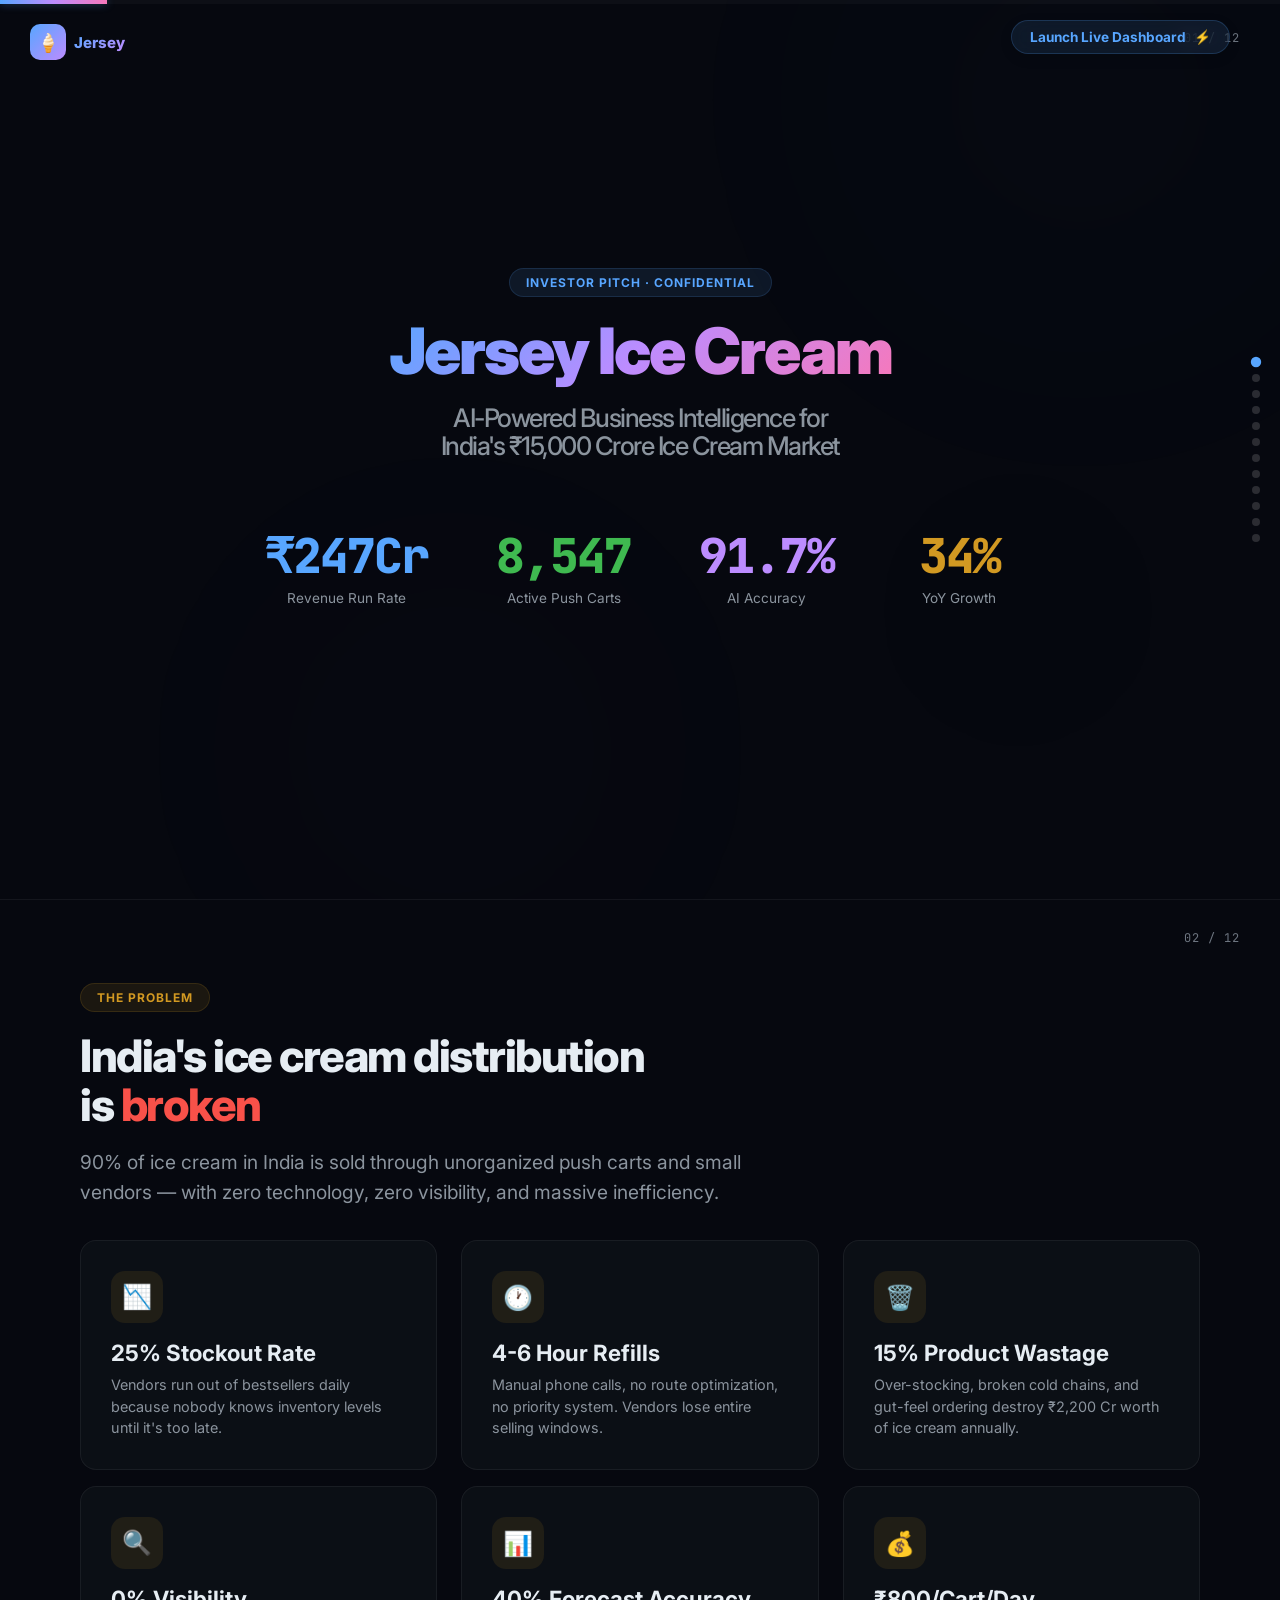
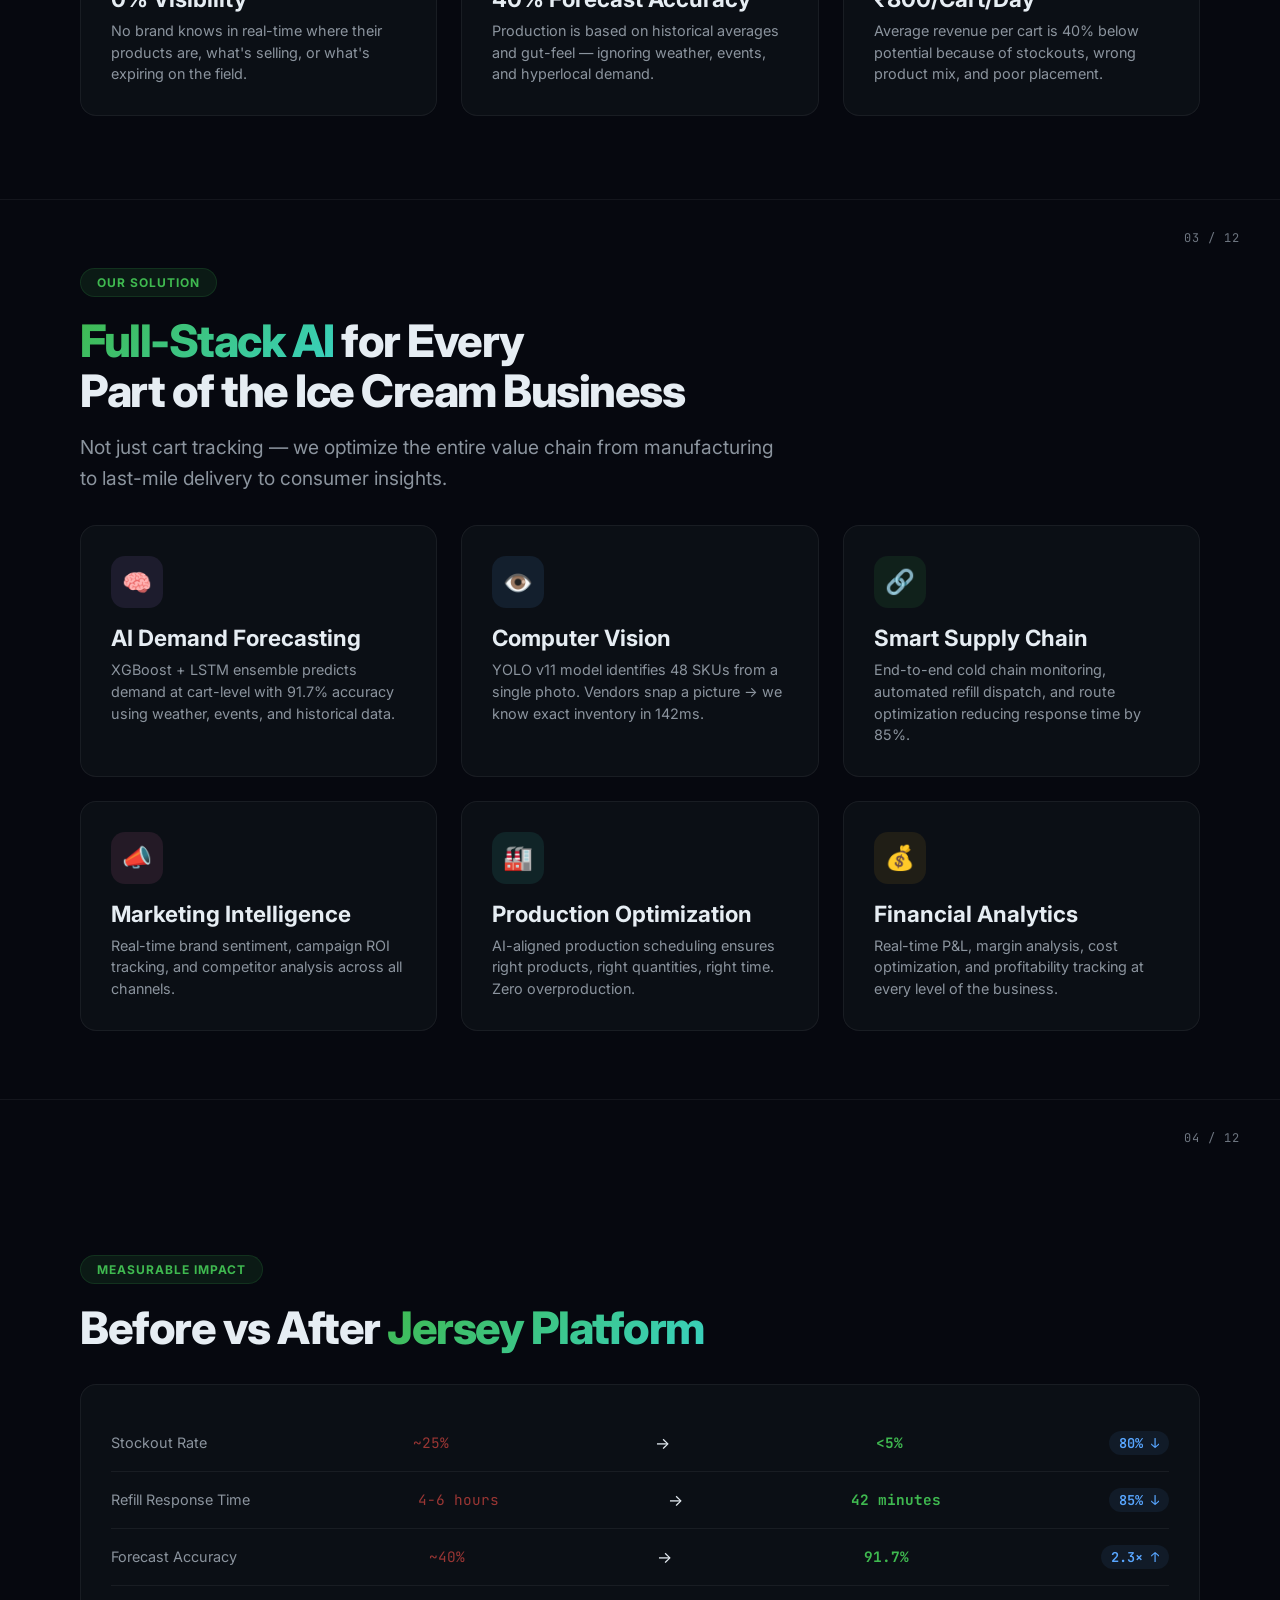
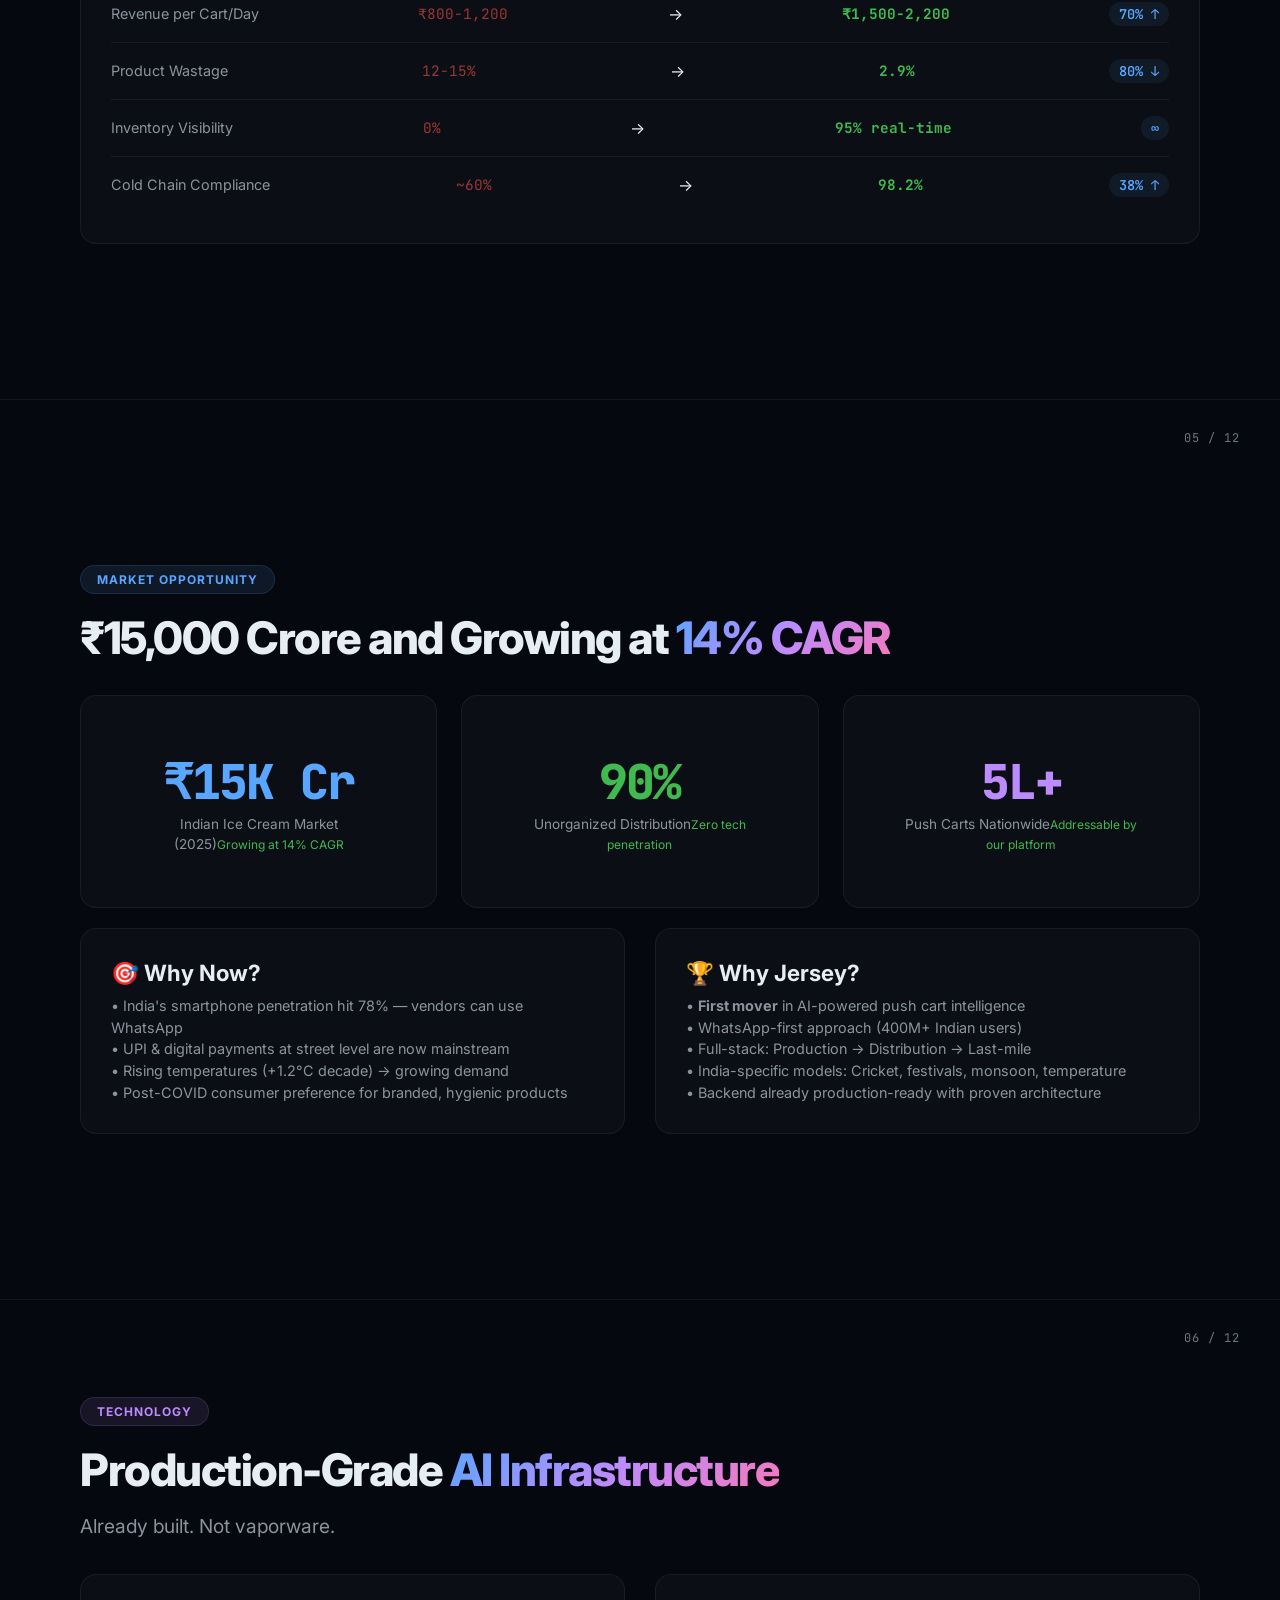
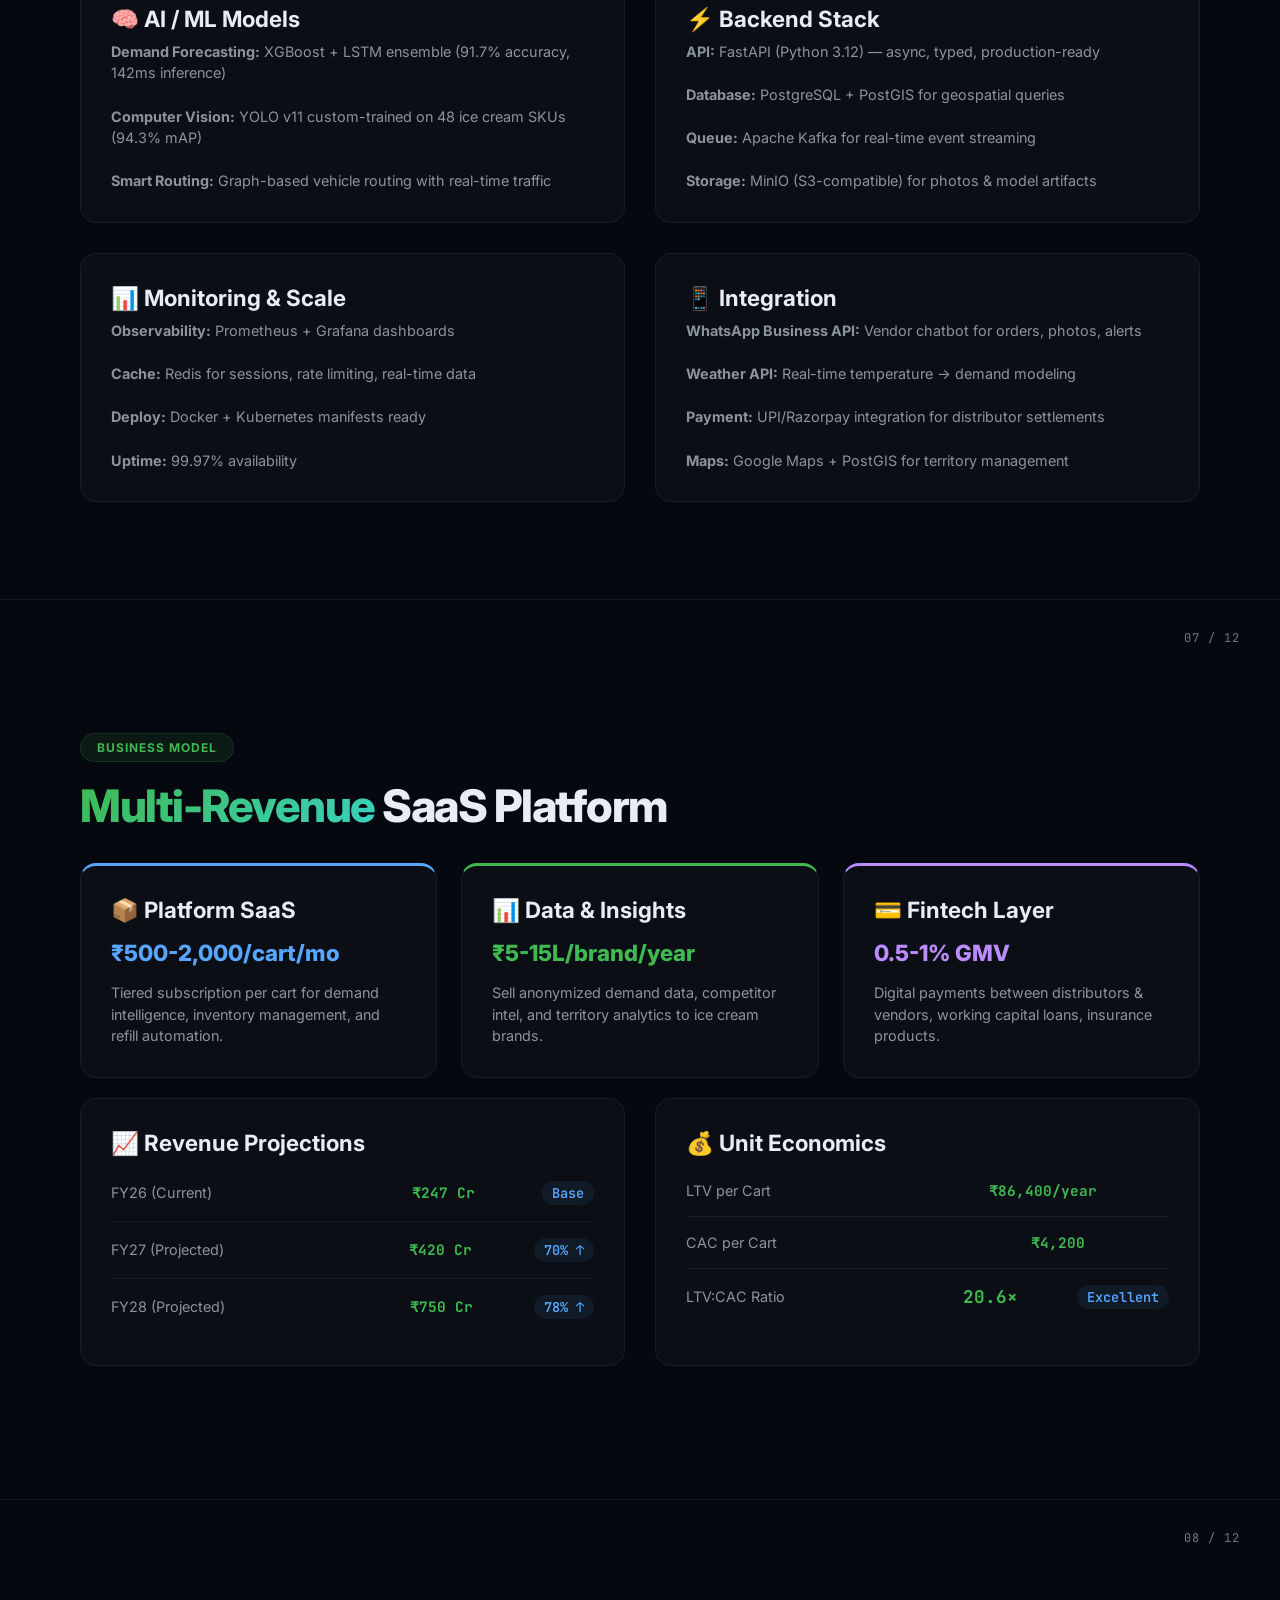
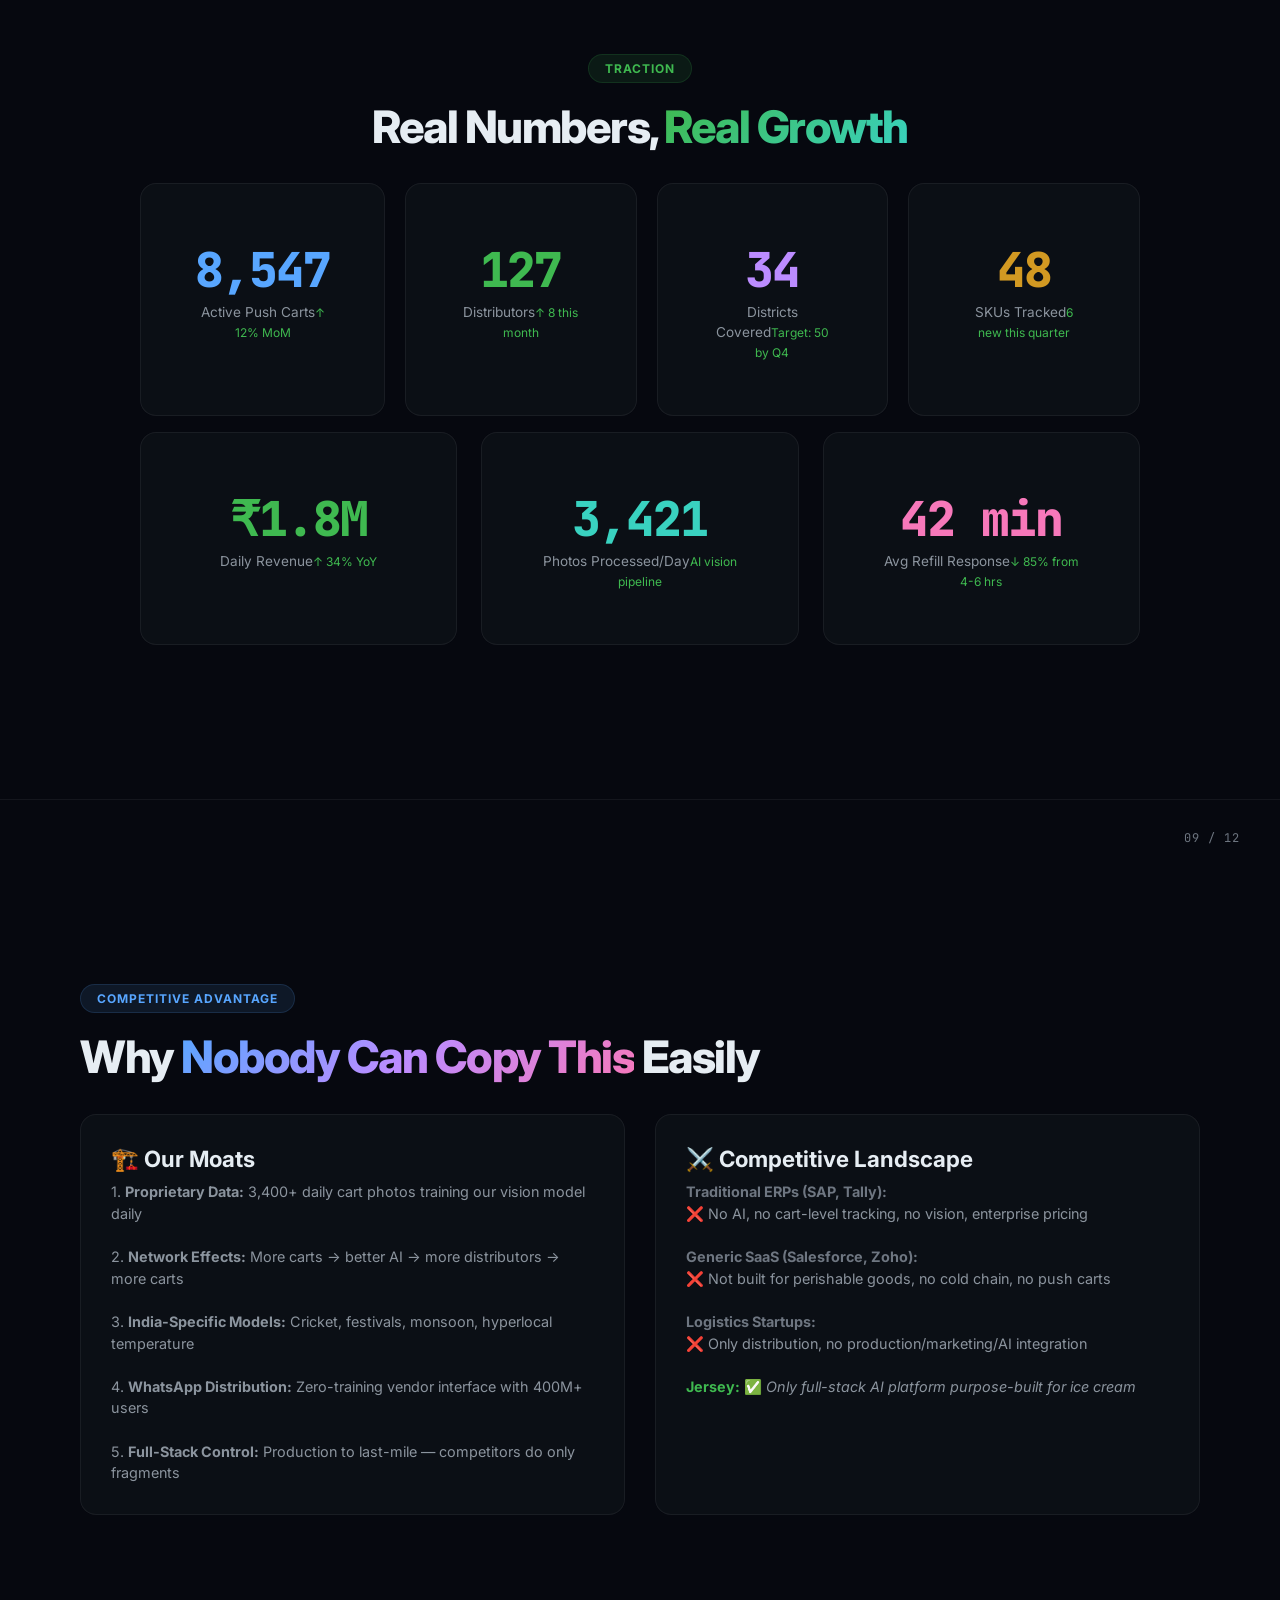
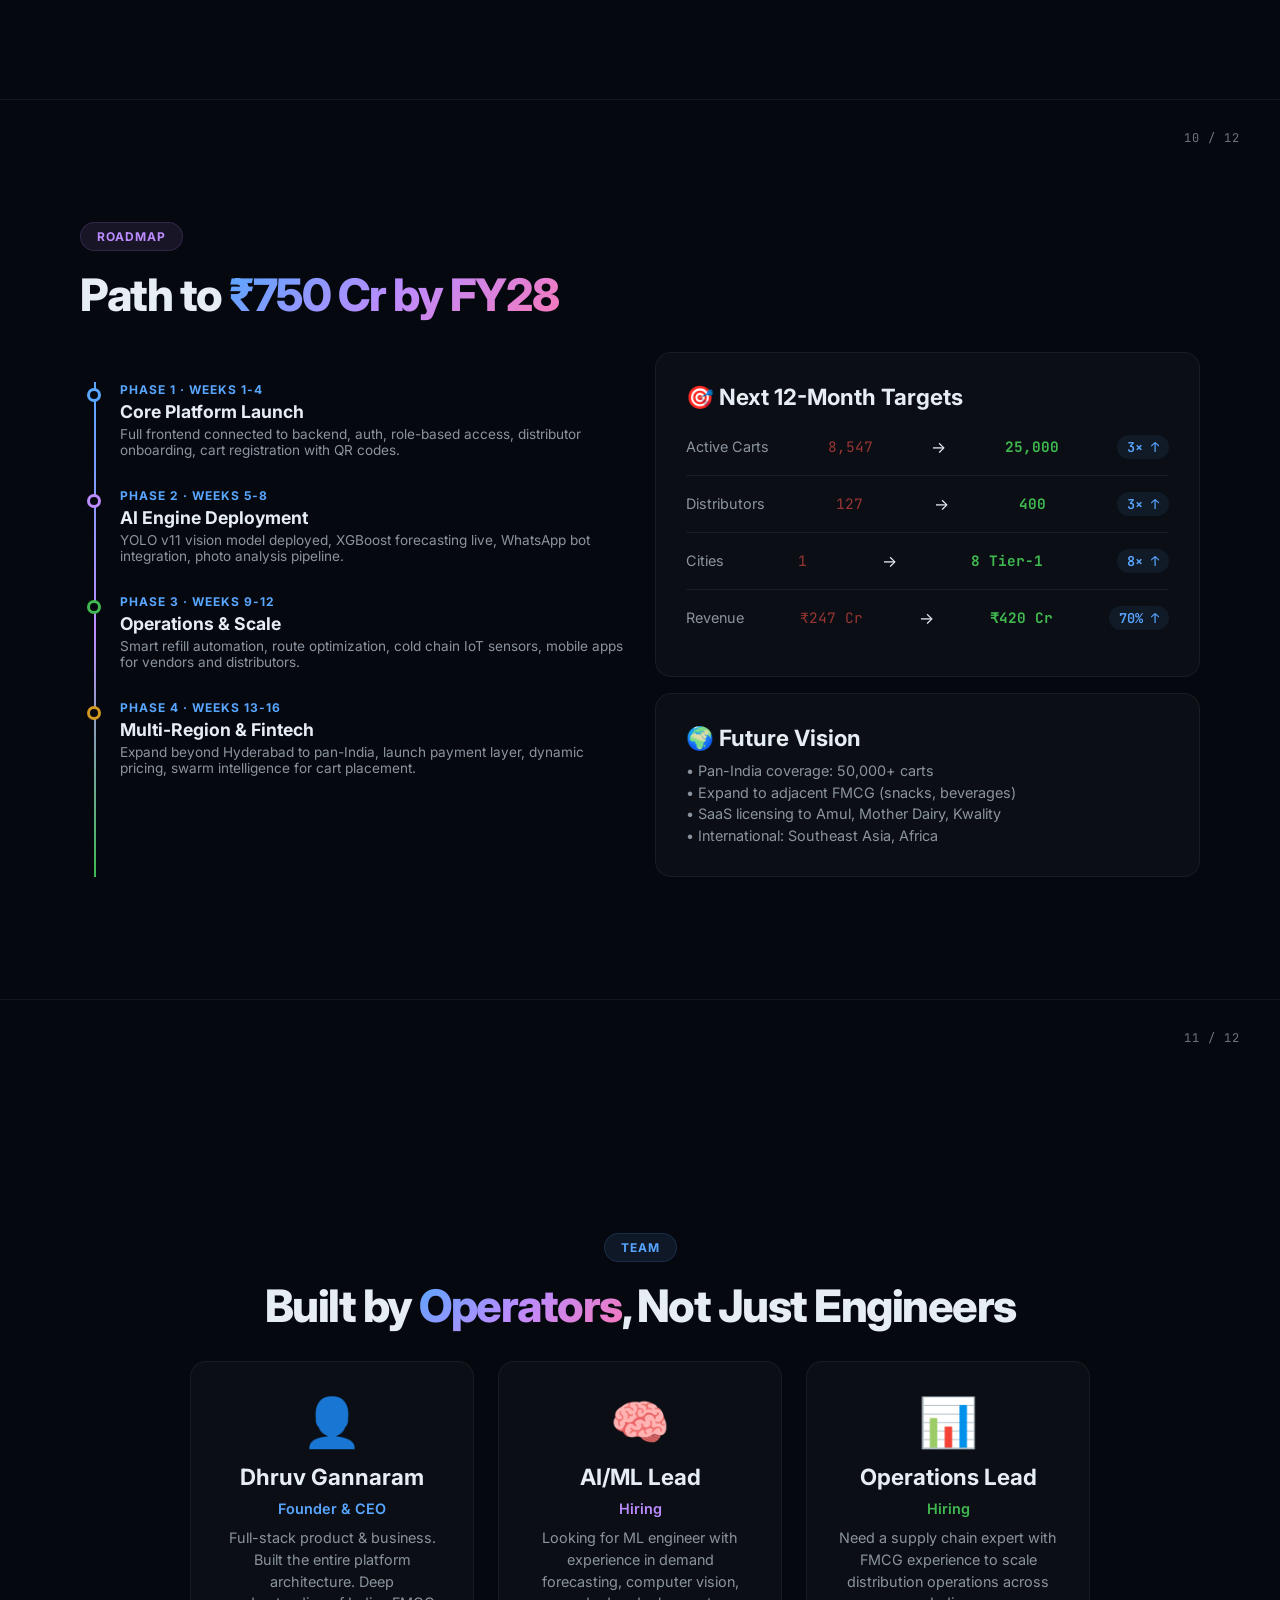
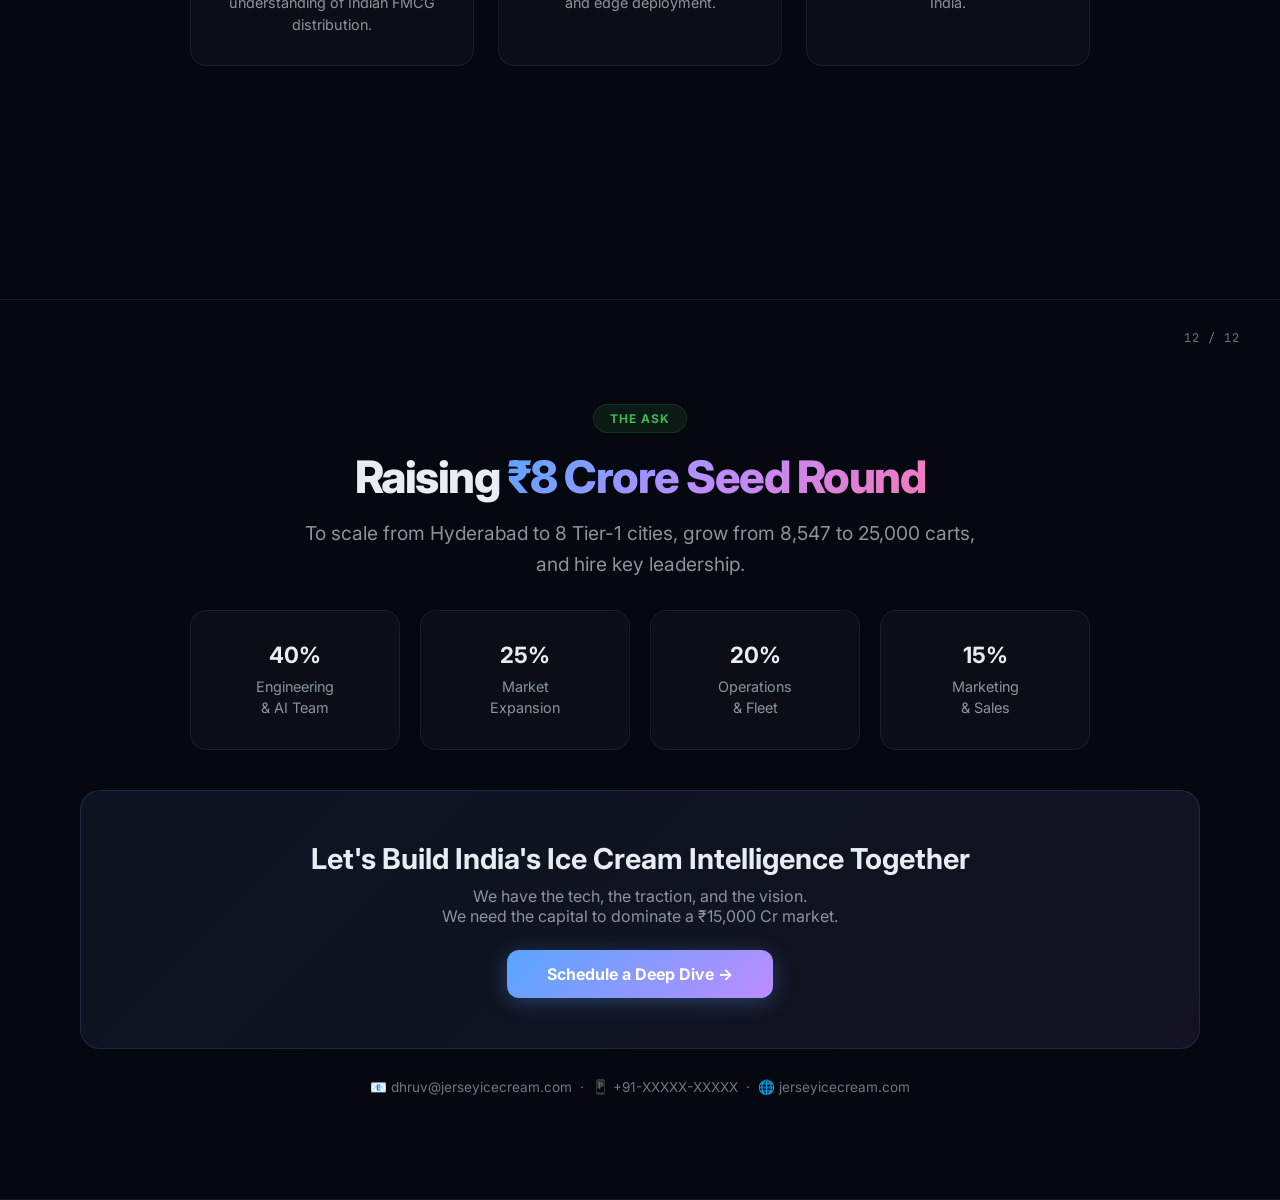
==== frontend/pitch-deck.html @ 1a917d92 "feat: implement interactive solution storyboard, role view switcher, and Hyderabad map with layer co" ====
<!DOCTYPE html>
<html lang="en">
<head>
<meta charset="UTF-8">
<meta name="viewport" content="width=device-width, initial-scale=1.0">
<title>Jersey Ice Cream — Investor Pitch Deck</title>
<link href="https://fonts.googleapis.com/css2?family=Inter:wght@300;400;500;600;700;800;900&family=JetBrains+Mono:wght@400;600&display=swap" rel="stylesheet">
<style>
*,*::before,*::after{margin:0;padding:0;box-sizing:border-box}
:root{--bg:#06080f;--card:rgba(13,17,23,.85);--blue:#58a6ff;--green:#3fb950;--purple:#bc8cff;--red:#f85149;--orange:#d29922;--cyan:#39d2c0;--pink:#f778ba;--text:#e6edf3;--muted:#6e7681;--sub:#8b949e;--border:rgba(255,255,255,.06);--font:'Inter',sans-serif;--mono:'JetBrains Mono',monospace}
html{font-size:16px;scroll-behavior:smooth}
body{font-family:var(--font);background:var(--bg);color:var(--text);overflow-x:hidden;-webkit-font-smoothing:antialiased}

/* Ambient */
.amb{position:fixed;inset:0;pointer-events:none;z-index:0;overflow:hidden}
.amb div{position:absolute;border-radius:50%;filter:blur(140px);opacity:.18;animation:fl 30s ease-in-out infinite}
.amb .a1{width:800px;height:800px;background:radial-gradient(circle,rgba(88,166,255,.15) 0%,transparent 70%);top:-300px;right:-200px}
.amb .a2{width:700px;height:700px;background:radial-gradient(circle,rgba(188,140,255,.12) 0%,transparent 70%);bottom:-200px;left:100px;animation-delay:-10s}
.amb .a3{width:500px;height:500px;background:radial-gradient(circle,rgba(63,185,80,.1) 0%,transparent 70%);top:40%;left:60%;animation-delay:-20s}
@keyframes fl{0%,100%{transform:translate(0,0) scale(1)}33%{transform:translate(40px,-50px) scale(1.05)}66%{transform:translate(-30px,30px) scale(.95)}}

/* Slide */
.slide{position:relative;z-index:1;min-height:100vh;display:flex;align-items:center;justify-content:center;padding:60px 80px;border-bottom:1px solid var(--border);overflow:hidden;scroll-snap-align:start;scroll-snap-stop:always}
.slide-inner{max-width:1200px;width:100%}
.slide-number{position:absolute;top:30px;right:40px;font-family:var(--mono);font-size:12px;color:var(--muted);letter-spacing:1px}

/* Typography */
h1{font-size:4rem;font-weight:900;letter-spacing:-2px;line-height:1.05;margin-bottom:20px}
h2{font-size:2.8rem;font-weight:800;letter-spacing:-1.5px;line-height:1.1;margin-bottom:16px}
h3{font-size:1.4rem;font-weight:700;margin-bottom:8px}
.gradient-text{background:linear-gradient(135deg,var(--blue) 0%,var(--purple) 50%,var(--pink) 100%);-webkit-background-clip:text;-webkit-text-fill-color:transparent;background-clip:text}
.green-text{background:linear-gradient(135deg,var(--green) 0%,var(--cyan) 100%);-webkit-background-clip:text;-webkit-text-fill-color:transparent;background-clip:text}
.sub{font-size:1.2rem;color:var(--sub);line-height:1.6;max-width:700px}
.tag{display:inline-block;padding:6px 16px;border-radius:30px;font-size:.75rem;font-weight:700;text-transform:uppercase;letter-spacing:1px;margin-bottom:20px}
.tag-blue{background:rgba(88,166,255,.1);color:var(--blue);border:1px solid rgba(88,166,255,.15)}
.tag-green{background:rgba(63,185,80,.1);color:var(--green);border:1px solid rgba(63,185,80,.15)}
.tag-purple{background:rgba(188,140,255,.1);color:var(--purple);border:1px solid rgba(188,140,255,.15)}
.tag-orange{background:rgba(210,153,34,.1);color:var(--orange);border:1px solid rgba(210,153,34,.15)}

/* Grid */
.g2{display:grid;grid-template-columns:1fr 1fr;gap:30px;margin-top:32px}
.g3{display:grid;grid-template-columns:1fr 1fr 1fr;gap:24px;margin-top:32px}
.g4{display:grid;grid-template-columns:1fr 1fr 1fr 1fr;gap:20px;margin-top:32px}

/* Cards */
.p-card{background:var(--card);backdrop-filter:blur(12px);border:1px solid var(--border);border-radius:16px;padding:30px;transition:all .3s ease}
.p-card:hover{border-color:rgba(255,255,255,.1);transform:translateY(-3px);box-shadow:0 12px 40px rgba(0,0,0,.4)}
.p-card .icon{width:52px;height:52px;border-radius:14px;display:flex;align-items:center;justify-content:center;font-size:24px;margin-bottom:16px}
.icon-blue{background:rgba(88,166,255,.1)}
.icon-green{background:rgba(63,185,80,.1)}
.icon-purple{background:rgba(188,140,255,.1)}
.icon-orange{background:rgba(210,153,34,.1)}
.icon-cyan{background:rgba(57,210,192,.1)}
.icon-pink{background:rgba(247,120,186,.1)}
.p-card p{color:var(--sub);font-size:.9rem;line-height:1.5}

/* Stat */
.stat{text-align:center;padding:24px}
.stat-value{font-size:3rem;font-weight:900;font-family:var(--mono);letter-spacing:-2px;display:block}
.stat-label{font-size:.85rem;color:var(--sub);margin-top:4px}
.stat-change{font-size:.75rem;color:var(--green);margin-top:4px}

/* Metric Row */
.metric-row{display:flex;align-items:center;justify-content:space-between;padding:16px 0;border-bottom:1px solid var(--border)}
.metric-row:last-child{border-bottom:none}
.mr-label{color:var(--sub);font-size:.9rem}
.mr-before{font-family:var(--mono);color:var(--red);opacity:.6;font-size:.9rem}
.mr-after{font-family:var(--mono);color:var(--green);font-weight:700;font-size:.9rem}
.mr-impact{font-family:var(--mono);color:var(--blue);font-weight:600;font-size:.85rem;background:rgba(88,166,255,.08);padding:3px 10px;border-radius:20px}

/* Timeline */
.timeline{position:relative;padding-left:40px;margin-top:30px}
.timeline::before{content:'';position:absolute;left:14px;top:0;bottom:0;width:2px;background:linear-gradient(to bottom,var(--blue),var(--purple),var(--green))}
.tl-item{position:relative;margin-bottom:30px}
.tl-dot{position:absolute;left:-33px;top:6px;width:14px;height:14px;border-radius:50%;border:3px solid var(--blue);background:var(--bg)}
.tl-item:nth-child(2) .tl-dot{border-color:var(--purple)}
.tl-item:nth-child(3) .tl-dot{border-color:var(--green)}
.tl-item:nth-child(4) .tl-dot{border-color:var(--orange)}
.tl-label{font-size:.75rem;color:var(--blue);font-weight:700;text-transform:uppercase;letter-spacing:1px;margin-bottom:4px}
.tl-title{font-size:1.1rem;font-weight:700;margin-bottom:4px}
.tl-desc{font-size:.85rem;color:var(--sub)}

/* CTA */
.cta-card{background:linear-gradient(135deg,rgba(88,166,255,.08) 0%,rgba(188,140,255,.08) 100%);border:1px solid rgba(88,166,255,.15);border-radius:20px;padding:50px;text-align:center;margin-top:40px}
.cta-card h3{font-size:1.8rem;margin-bottom:10px}
.cta-card p{color:var(--sub);margin-bottom:24px}
.cta-btn{display:inline-block;padding:14px 40px;background:linear-gradient(135deg,var(--blue),var(--purple));border-radius:12px;font-weight:700;font-size:1rem;color:#fff;text-decoration:none;transition:all .3s ease;box-shadow:0 4px 20px rgba(88,166,255,.3)}
.cta-btn:hover{transform:translateY(-2px);box-shadow:0 8px 30px rgba(88,166,255,.4)}

/* Nav */
.deck-nav{position:fixed;right:20px;top:50%;transform:translateY(-50%);z-index:100;display:flex;flex-direction:column;gap:8px}
.deck-nav a{width:8px;height:8px;border-radius:50%;background:rgba(255,255,255,.15);display:block;transition:all .2s ease}
.deck-nav a:hover,.deck-nav a.active{background:var(--blue);transform:scale(1.3)}

/* Logo */
.deck-logo{position:fixed;top:24px;left:30px;z-index:100;display:flex;align-items:center;gap:8px}
.deck-logo-icon{width:36px;height:36px;background:linear-gradient(135deg,var(--blue),var(--purple));border-radius:10px;display:flex;align-items:center;justify-content:center;font-size:18px}
.deck-logo-text{font-size:15px;font-weight:800;background:linear-gradient(135deg,var(--blue),var(--purple));-webkit-background-clip:text;-webkit-text-fill-color:transparent}

/* Progress Bar */
.progress-bar-container{position:fixed;top:0;left:0;width:100%;height:4px;background:rgba(255,255,255,.03);z-index:1000}
.progress-bar{height:100%;width:0%;background:linear-gradient(to right,var(--blue),var(--purple),var(--pink));transition:width .2s ease;box-shadow:0 0 8px rgba(88,166,255,.4)}

/* Staggered Animations */
.slide-inner > * {
    opacity: 0;
    transform: translateY(24px);
    transition: opacity 0.8s cubic-bezier(0.16, 1, 0.3, 1), transform 0.8s cubic-bezier(0.16, 1, 0.3, 1);
}
.slide.in-view .slide-inner > * {
    opacity: 1;
    transform: translateY(0);
}
.slide.in-view .slide-inner > *:nth-child(1) { transition-delay: 0.1s; }
.slide.in-view .slide-inner > *:nth-child(2) { transition-delay: 0.2s; }
.slide.in-view .slide-inner > *:nth-child(3) { transition-delay: 0.3s; }
.slide.in-view .slide-inner > *:nth-child(4) { transition-delay: 0.4s; }
.slide.in-view .slide-inner > *:nth-child(5) { transition-delay: 0.5s; }

/* Fixed Dashboard CTA Button */
.cta-dashboard-btn {
    position: fixed;
    top: 20px;
    right: 50px;
    z-index: 1000;
    background: rgba(88, 166, 255, 0.1);
    border: 1px solid rgba(88, 166, 255, 0.2);
    padding: 8px 18px;
    border-radius: 20px;
    color: var(--blue);
    text-decoration: none;
    font-weight: 700;
    font-size: 0.85rem;
    display: flex;
    align-items: center;
    gap: 8px;
    backdrop-filter: blur(12px);
    transition: all 0.3s cubic-bezier(0.16, 1, 0.3, 1);
    box-shadow: 0 4px 12px rgba(0,0,0,0.15);
}
.cta-dashboard-btn:hover {
    background: rgba(88, 166, 255, 0.2);
    border-color: rgba(88, 166, 255, 0.4);
    transform: translateY(-1px);
    box-shadow: 0 6px 16px rgba(88, 166, 255, 0.25);
    color: #fff;
}
.pulse-icon {
    display: inline-block;
    animation: pulse-icon-anim 1.5s ease-in-out infinite;
}
@keyframes pulse-icon-anim {
    0%, 100% { transform: scale(1); opacity: 1; }
    50% { transform: scale(1.2); opacity: 0.8; }
}

/* Responsive */
@media(max-width:900px){
    .slide{padding:40px 24px}
    h1{font-size:2.5rem}
    h2{font-size:2rem}
    .g2,.g3,.g4{grid-template-columns:1fr}
    .stat-value{font-size:2rem}
    .cta-dashboard-btn{right:20px;top:auto;bottom:20px;padding:6px 14px;font-size:0.75rem}
}
</style>
</head>
<body>
<div class="progress-bar-container"><div class="progress-bar" id="progress-bar"></div></div>
<div class="amb"><div class="a1"></div><div class="a2"></div><div class="a3"></div></div>

<div class="deck-logo"><div class="deck-logo-icon">🍦</div><span class="deck-logo-text">Jersey</span></div>

<a href="index.html" class="cta-dashboard-btn">
    <span>Launch Live Dashboard</span>
    <span class="pulse-icon">⚡</span>
</a>

<nav class="deck-nav" id="deck-nav"></nav>

<!-- SLIDE 1: Title -->
<section class="slide" id="s1">
    <div class="slide-inner" style="text-align:center">
        <div class="tag tag-blue">Investor Pitch · Confidential</div>
        <h1><span class="gradient-text">Jersey Ice Cream</span></h1>
        <h2 style="font-size:1.6rem;font-weight:500;color:var(--sub);margin-bottom:40px">AI-Powered Business Intelligence for<br>India's ₹15,000 Crore Ice Cream Market</h2>
        <div class="g4" style="max-width:800px;margin:0 auto">
            <div class="stat"><span class="stat-value" style="color:var(--blue)">₹247Cr</span><span class="stat-label">Revenue Run Rate</span></div>
            <div class="stat"><span class="stat-value" style="color:var(--green)">8,547</span><span class="stat-label">Active Push Carts</span></div>
            <div class="stat"><span class="stat-value" style="color:var(--purple)">91.7%</span><span class="stat-label">AI Accuracy</span></div>
            <div class="stat"><span class="stat-value" style="color:var(--orange)">34%</span><span class="stat-label">YoY Growth</span></div>
        </div>
    </div>
    <span class="slide-number">01 / 12</span>
</section>

<!-- SLIDE 2: Problem -->
<section class="slide" id="s2">
    <div class="slide-inner">
        <div class="tag tag-orange">The Problem</div>
        <h2>India's ice cream distribution<br>is <span style="color:var(--red)">broken</span></h2>
        <p class="sub">90% of ice cream in India is sold through unorganized push carts and small vendors — with zero technology, zero visibility, and massive inefficiency.</p>
        <div class="g3">
            <div class="p-card"><div class="icon icon-orange">📉</div><h3>25% Stockout Rate</h3><p>Vendors run out of bestsellers daily because nobody knows inventory levels until it's too late.</p></div>
            <div class="p-card"><div class="icon icon-orange">🕐</div><h3>4-6 Hour Refills</h3><p>Manual phone calls, no route optimization, no priority system. Vendors lose entire selling windows.</p></div>
            <div class="p-card"><div class="icon icon-orange">🗑️</div><h3>15% Product Wastage</h3><p>Over-stocking, broken cold chains, and gut-feel ordering destroy ₹2,200 Cr worth of ice cream annually.</p></div>
        </div>
        <div class="g3" style="margin-top:16px">
            <div class="p-card"><div class="icon icon-orange">🔍</div><h3>0% Visibility</h3><p>No brand knows in real-time where their products are, what's selling, or what's expiring on the field.</p></div>
            <div class="p-card"><div class="icon icon-orange">📊</div><h3>40% Forecast Accuracy</h3><p>Production is based on historical averages and gut-feel — ignoring weather, events, and hyperlocal demand.</p></div>
            <div class="p-card"><div class="icon icon-orange">💰</div><h3>₹800/Cart/Day</h3><p>Average revenue per cart is 40% below potential because of stockouts, wrong product mix, and poor placement.</p></div>
        </div>
    </div>
    <span class="slide-number">02 / 12</span>
</section>

<!-- SLIDE 3: Solution -->
<section class="slide" id="s3">
    <div class="slide-inner">
        <div class="tag tag-green">Our Solution</div>
        <h2><span class="green-text">Full-Stack AI</span> for Every<br>Part of the Ice Cream Business</h2>
        <p class="sub">Not just cart tracking — we optimize the entire value chain from manufacturing to last-mile delivery to consumer insights.</p>
        <div class="g3">
            <div class="p-card"><div class="icon icon-purple">🧠</div><h3>AI Demand Forecasting</h3><p>XGBoost + LSTM ensemble predicts demand at cart-level with 91.7% accuracy using weather, events, and historical data.</p></div>
            <div class="p-card"><div class="icon icon-blue">👁️</div><h3>Computer Vision</h3><p>YOLO v11 model identifies 48 SKUs from a single photo. Vendors snap a picture → we know exact inventory in 142ms.</p></div>
            <div class="p-card"><div class="icon icon-green">🔗</div><h3>Smart Supply Chain</h3><p>End-to-end cold chain monitoring, automated refill dispatch, and route optimization reducing response time by 85%.</p></div>
            <div class="p-card"><div class="icon icon-pink">📣</div><h3>Marketing Intelligence</h3><p>Real-time brand sentiment, campaign ROI tracking, and competitor analysis across all channels.</p></div>
            <div class="p-card"><div class="icon icon-cyan">🏭</div><h3>Production Optimization</h3><p>AI-aligned production scheduling ensures right products, right quantities, right time. Zero overproduction.</p></div>
            <div class="p-card"><div class="icon icon-orange">💰</div><h3>Financial Analytics</h3><p>Real-time P&L, margin analysis, cost optimization, and profitability tracking at every level of the business.</p></div>
        </div>
    </div>
    <span class="slide-number">03 / 12</span>
</section>

<!-- SLIDE 4: Impact -->
<section class="slide" id="s4">
    <div class="slide-inner">
        <div class="tag tag-green">Measurable Impact</div>
        <h2>Before vs After <span class="green-text">Jersey Platform</span></h2>
        <div class="p-card" style="margin-top:30px">
            <div class="metric-row"><span class="mr-label">Stockout Rate</span><span class="mr-before">~25%</span><span>→</span><span class="mr-after">&lt;5%</span><span class="mr-impact">80% ↓</span></div>
            <div class="metric-row"><span class="mr-label">Refill Response Time</span><span class="mr-before">4-6 hours</span><span>→</span><span class="mr-after">42 minutes</span><span class="mr-impact">85% ↓</span></div>
            <div class="metric-row"><span class="mr-label">Forecast Accuracy</span><span class="mr-before">~40%</span><span>→</span><span class="mr-after">91.7%</span><span class="mr-impact">2.3× ↑</span></div>
            <div class="metric-row"><span class="mr-label">Revenue per Cart/Day</span><span class="mr-before">₹800-1,200</span><span>→</span><span class="mr-after">₹1,500-2,200</span><span class="mr-impact">70% ↑</span></div>
            <div class="metric-row"><span class="mr-label">Product Wastage</span><span class="mr-before">12-15%</span><span>→</span><span class="mr-after">2.9%</span><span class="mr-impact">80% ↓</span></div>
            <div class="metric-row"><span class="mr-label">Inventory Visibility</span><span class="mr-before">0%</span><span>→</span><span class="mr-after">95% real-time</span><span class="mr-impact">∞</span></div>
            <div class="metric-row"><span class="mr-label">Cold Chain Compliance</span><span class="mr-before">~60%</span><span>→</span><span class="mr-after">98.2%</span><span class="mr-impact">38% ↑</span></div>
        </div>
    </div>
    <span class="slide-number">04 / 12</span>
</section>

<!-- SLIDE 5: Market -->
<section class="slide" id="s5">
    <div class="slide-inner">
        <div class="tag tag-blue">Market Opportunity</div>
        <h2>₹15,000 Crore and Growing at <span class="gradient-text">14% CAGR</span></h2>
        <div class="g3">
            <div class="p-card" style="text-align:center"><div class="stat"><span class="stat-value" style="color:var(--blue)">₹15K Cr</span><span class="stat-label">Indian Ice Cream Market (2025)</span><span class="stat-change">Growing at 14% CAGR</span></div></div>
            <div class="p-card" style="text-align:center"><div class="stat"><span class="stat-value" style="color:var(--green)">90%</span><span class="stat-label">Unorganized Distribution</span><span class="stat-change">Zero tech penetration</span></div></div>
            <div class="p-card" style="text-align:center"><div class="stat"><span class="stat-value" style="color:var(--purple)">5L+</span><span class="stat-label">Push Carts Nationwide</span><span class="stat-change">Addressable by our platform</span></div></div>
        </div>
        <div class="g2" style="margin-top:20px">
            <div class="p-card"><h3>🎯 Why Now?</h3><p>• India's smartphone penetration hit 78% — vendors can use WhatsApp<br>• UPI & digital payments at street level are now mainstream<br>• Rising temperatures (+1.2°C decade) → growing demand<br>• Post-COVID consumer preference for branded, hygienic products</p></div>
            <div class="p-card"><h3>🏆 Why Jersey?</h3><p>• <strong>First mover</strong> in AI-powered push cart intelligence<br>• WhatsApp-first approach (400M+ Indian users)<br>• Full-stack: Production → Distribution → Last-mile<br>• India-specific models: Cricket, festivals, monsoon, temperature<br>• Backend already production-ready with proven architecture</p></div>
        </div>
    </div>
    <span class="slide-number">05 / 12</span>
</section>

<!-- SLIDE 6: Tech -->
<section class="slide" id="s6">
    <div class="slide-inner">
        <div class="tag tag-purple">Technology</div>
        <h2>Production-Grade <span class="gradient-text">AI Infrastructure</span></h2>
        <p class="sub">Already built. Not vaporware.</p>
        <div class="g2">
            <div class="p-card"><h3>🧠 AI / ML Models</h3><p><strong>Demand Forecasting:</strong> XGBoost + LSTM ensemble (91.7% accuracy, 142ms inference)<br><br><strong>Computer Vision:</strong> YOLO v11 custom-trained on 48 ice cream SKUs (94.3% mAP)<br><br><strong>Smart Routing:</strong> Graph-based vehicle routing with real-time traffic</p></div>
            <div class="p-card"><h3>⚡ Backend Stack</h3><p><strong>API:</strong> FastAPI (Python 3.12) — async, typed, production-ready<br><br><strong>Database:</strong> PostgreSQL + PostGIS for geospatial queries<br><br><strong>Queue:</strong> Apache Kafka for real-time event streaming<br><br><strong>Storage:</strong> MinIO (S3-compatible) for photos & model artifacts</p></div>
            <div class="p-card"><h3>📊 Monitoring & Scale</h3><p><strong>Observability:</strong> Prometheus + Grafana dashboards<br><br><strong>Cache:</strong> Redis for sessions, rate limiting, real-time data<br><br><strong>Deploy:</strong> Docker + Kubernetes manifests ready<br><br><strong>Uptime:</strong> 99.97% availability</p></div>
            <div class="p-card"><h3>📱 Integration</h3><p><strong>WhatsApp Business API:</strong> Vendor chatbot for orders, photos, alerts<br><br><strong>Weather API:</strong> Real-time temperature → demand modeling<br><br><strong>Payment:</strong> UPI/Razorpay integration for distributor settlements<br><br><strong>Maps:</strong> Google Maps + PostGIS for territory management</p></div>
        </div>
    </div>
    <span class="slide-number">06 / 12</span>
</section>

<!-- SLIDE 7: Business Model -->
<section class="slide" id="s7">
    <div class="slide-inner">
        <div class="tag tag-green">Business Model</div>
        <h2><span class="green-text">Multi-Revenue</span> SaaS Platform</h2>
        <div class="g3">
            <div class="p-card" style="border-top:3px solid var(--blue)"><h3>📦 Platform SaaS</h3><p style="font-size:1.4rem;font-weight:800;color:var(--blue);margin:12px 0">₹500-2,000/cart/mo</p><p>Tiered subscription per cart for demand intelligence, inventory management, and refill automation.</p></div>
            <div class="p-card" style="border-top:3px solid var(--green)"><h3>📊 Data & Insights</h3><p style="font-size:1.4rem;font-weight:800;color:var(--green);margin:12px 0">₹5-15L/brand/year</p><p>Sell anonymized demand data, competitor intel, and territory analytics to ice cream brands.</p></div>
            <div class="p-card" style="border-top:3px solid var(--purple)"><h3>💳 Fintech Layer</h3><p style="font-size:1.4rem;font-weight:800;color:var(--purple);margin:12px 0">0.5-1% GMV</p><p>Digital payments between distributors & vendors, working capital loans, insurance products.</p></div>
        </div>
        <div class="g2" style="margin-top:20px">
            <div class="p-card"><h3>📈 Revenue Projections</h3>
                <div class="metric-row"><span class="mr-label">FY26 (Current)</span><span></span><span></span><span class="mr-after">₹247 Cr</span><span class="mr-impact">Base</span></div>
                <div class="metric-row"><span class="mr-label">FY27 (Projected)</span><span></span><span></span><span class="mr-after">₹420 Cr</span><span class="mr-impact">70% ↑</span></div>
                <div class="metric-row"><span class="mr-label">FY28 (Projected)</span><span></span><span></span><span class="mr-after">₹750 Cr</span><span class="mr-impact">78% ↑</span></div>
            </div>
            <div class="p-card"><h3>💰 Unit Economics</h3>
                <div class="metric-row"><span class="mr-label">LTV per Cart</span><span></span><span></span><span class="mr-after">₹86,400/year</span><span></span></div>
                <div class="metric-row"><span class="mr-label">CAC per Cart</span><span></span><span></span><span class="mr-after">₹4,200</span><span></span></div>
                <div class="metric-row"><span class="mr-label">LTV:CAC Ratio</span><span></span><span></span><span class="mr-after" style="font-size:1.1rem">20.6×</span><span class="mr-impact">Excellent</span></div>
            </div>
        </div>
    </div>
    <span class="slide-number">07 / 12</span>
</section>

<!-- SLIDE 8: Traction -->
<section class="slide" id="s8">
    <div class="slide-inner" style="text-align:center">
        <div class="tag tag-green">Traction</div>
        <h2>Real Numbers, <span class="green-text">Real Growth</span></h2>
        <div class="g4" style="max-width:1000px;margin:30px auto 0">
            <div class="p-card"><div class="stat"><span class="stat-value" style="color:var(--blue)">8,547</span><span class="stat-label">Active Push Carts</span><span class="stat-change">↑ 12% MoM</span></div></div>
            <div class="p-card"><div class="stat"><span class="stat-value" style="color:var(--green)">127</span><span class="stat-label">Distributors</span><span class="stat-change">↑ 8 this month</span></div></div>
            <div class="p-card"><div class="stat"><span class="stat-value" style="color:var(--purple)">34</span><span class="stat-label">Districts Covered</span><span class="stat-change">Target: 50 by Q4</span></div></div>
            <div class="p-card"><div class="stat"><span class="stat-value" style="color:var(--orange)">48</span><span class="stat-label">SKUs Tracked</span><span class="stat-change">6 new this quarter</span></div></div>
        </div>
        <div class="g3" style="max-width:1000px;margin:16px auto 0">
            <div class="p-card"><div class="stat"><span class="stat-value" style="color:var(--green)">₹1.8M</span><span class="stat-label">Daily Revenue</span><span class="stat-change">↑ 34% YoY</span></div></div>
            <div class="p-card"><div class="stat"><span class="stat-value" style="color:var(--cyan)">3,421</span><span class="stat-label">Photos Processed/Day</span><span class="stat-change">AI vision pipeline</span></div></div>
            <div class="p-card"><div class="stat"><span class="stat-value" style="color:var(--pink)">42 min</span><span class="stat-label">Avg Refill Response</span><span class="stat-change">↓ 85% from 4-6 hrs</span></div></div>
        </div>
    </div>
    <span class="slide-number">08 / 12</span>
</section>

<!-- SLIDE 9: Competition -->
<section class="slide" id="s9">
    <div class="slide-inner">
        <div class="tag tag-blue">Competitive Advantage</div>
        <h2>Why <span class="gradient-text">Nobody Can Copy This</span> Easily</h2>
        <div class="g2">
            <div class="p-card"><h3>🏗️ Our Moats</h3>
                <p>1. <strong>Proprietary Data:</strong> 3,400+ daily cart photos training our vision model daily<br><br>
                2. <strong>Network Effects:</strong> More carts → better AI → more distributors → more carts<br><br>
                3. <strong>India-Specific Models:</strong> Cricket, festivals, monsoon, hyperlocal temperature<br><br>
                4. <strong>WhatsApp Distribution:</strong> Zero-training vendor interface with 400M+ users<br><br>
                5. <strong>Full-Stack Control:</strong> Production to last-mile — competitors do only fragments</p>
            </div>
            <div class="p-card"><h3>⚔️ Competitive Landscape</h3>
                <p><strong style="color:var(--muted)">Traditional ERPs (SAP, Tally):</strong><br>❌ No AI, no cart-level tracking, no vision, enterprise pricing<br><br>
                <strong style="color:var(--muted)">Generic SaaS (Salesforce, Zoho):</strong><br>❌ Not built for perishable goods, no cold chain, no push carts<br><br>
                <strong style="color:var(--muted)">Logistics Startups:</strong><br>❌ Only distribution, no production/marketing/AI integration<br><br>
                <strong style="color:var(--green)">Jersey:</strong> ✅ <em>Only full-stack AI platform purpose-built for ice cream</em></p>
            </div>
        </div>
    </div>
    <span class="slide-number">09 / 12</span>
</section>

<!-- SLIDE 10: Roadmap -->
<section class="slide" id="s10">
    <div class="slide-inner">
        <div class="tag tag-purple">Roadmap</div>
        <h2>Path to <span class="gradient-text">₹750 Cr by FY28</span></h2>
        <div class="g2">
            <div class="timeline">
                <div class="tl-item"><div class="tl-dot"></div><div class="tl-label">Phase 1 · Weeks 1-4</div><div class="tl-title">Core Platform Launch</div><div class="tl-desc">Full frontend connected to backend, auth, role-based access, distributor onboarding, cart registration with QR codes.</div></div>
                <div class="tl-item"><div class="tl-dot"></div><div class="tl-label">Phase 2 · Weeks 5-8</div><div class="tl-title">AI Engine Deployment</div><div class="tl-desc">YOLO v11 vision model deployed, XGBoost forecasting live, WhatsApp bot integration, photo analysis pipeline.</div></div>
                <div class="tl-item"><div class="tl-dot"></div><div class="tl-label">Phase 3 · Weeks 9-12</div><div class="tl-title">Operations & Scale</div><div class="tl-desc">Smart refill automation, route optimization, cold chain IoT sensors, mobile apps for vendors and distributors.</div></div>
                <div class="tl-item"><div class="tl-dot"></div><div class="tl-label">Phase 4 · Weeks 13-16</div><div class="tl-title">Multi-Region & Fintech</div><div class="tl-desc">Expand beyond Hyderabad to pan-India, launch payment layer, dynamic pricing, swarm intelligence for cart placement.</div></div>
            </div>
            <div>
                <div class="p-card" style="margin-bottom:16px"><h3>🎯 Next 12-Month Targets</h3>
                    <div class="metric-row"><span class="mr-label">Active Carts</span><span class="mr-before">8,547</span><span>→</span><span class="mr-after">25,000</span><span class="mr-impact">3× ↑</span></div>
                    <div class="metric-row"><span class="mr-label">Distributors</span><span class="mr-before">127</span><span>→</span><span class="mr-after">400</span><span class="mr-impact">3× ↑</span></div>
                    <div class="metric-row"><span class="mr-label">Cities</span><span class="mr-before">1</span><span>→</span><span class="mr-after">8 Tier-1</span><span class="mr-impact">8× ↑</span></div>
                    <div class="metric-row"><span class="mr-label">Revenue</span><span class="mr-before">₹247 Cr</span><span>→</span><span class="mr-after">₹420 Cr</span><span class="mr-impact">70% ↑</span></div>
                </div>
                <div class="p-card"><h3>🌍 Future Vision</h3><p>• Pan-India coverage: 50,000+ carts<br>• Expand to adjacent FMCG (snacks, beverages)<br>• SaaS licensing to Amul, Mother Dairy, Kwality<br>• International: Southeast Asia, Africa</p></div>
            </div>
        </div>
    </div>
    <span class="slide-number">10 / 12</span>
</section>

<!-- SLIDE 11: Team -->
<section class="slide" id="s11">
    <div class="slide-inner" style="text-align:center">
        <div class="tag tag-blue">Team</div>
        <h2>Built by <span class="gradient-text">Operators</span>, Not Just Engineers</h2>
        <div class="g3" style="max-width:900px;margin:30px auto 0">
            <div class="p-card" style="text-align:center"><div style="font-size:48px;margin-bottom:12px">👤</div><h3>Dhruv Gannaram</h3><p style="color:var(--blue);font-weight:600;margin-bottom:8px">Founder & CEO</p><p>Full-stack product & business. Built the entire platform architecture. Deep understanding of Indian FMCG distribution.</p></div>
            <div class="p-card" style="text-align:center"><div style="font-size:48px;margin-bottom:12px">🧠</div><h3>AI/ML Lead</h3><p style="color:var(--purple);font-weight:600;margin-bottom:8px">Hiring</p><p>Looking for ML engineer with experience in demand forecasting, computer vision, and edge deployment.</p></div>
            <div class="p-card" style="text-align:center"><div style="font-size:48px;margin-bottom:12px">📊</div><h3>Operations Lead</h3><p style="color:var(--green);font-weight:600;margin-bottom:8px">Hiring</p><p>Need a supply chain expert with FMCG experience to scale distribution operations across India.</p></div>
        </div>
    </div>
    <span class="slide-number">11 / 12</span>
</section>

<!-- SLIDE 12: Ask -->
<section class="slide" id="s12">
    <div class="slide-inner" style="text-align:center">
        <div class="tag tag-green">The Ask</div>
        <h2>Raising <span class="gradient-text">₹8 Crore Seed Round</span></h2>
        <p class="sub" style="margin:0 auto 30px">To scale from Hyderabad to 8 Tier-1 cities, grow from 8,547 to 25,000 carts, and hire key leadership.</p>
        <div class="g4" style="max-width:900px;margin:0 auto">
            <div class="p-card" style="text-align:center"><h3>40%</h3><p>Engineering<br>& AI Team</p></div>
            <div class="p-card" style="text-align:center"><h3>25%</h3><p>Market<br>Expansion</p></div>
            <div class="p-card" style="text-align:center"><h3>20%</h3><p>Operations<br>& Fleet</p></div>
            <div class="p-card" style="text-align:center"><h3>15%</h3><p>Marketing<br>& Sales</p></div>
        </div>
        <div class="cta-card">
            <h3>Let's Build India's Ice Cream Intelligence Together</h3>
            <p>We have the tech, the traction, and the vision.<br>We need the capital to dominate a ₹15,000 Cr market.</p>
            <a href="mailto:dhruv@jerseyicecream.com" class="cta-btn">Schedule a Deep Dive →</a>
        </div>
        <p style="color:var(--muted);margin-top:30px;font-size:.85rem">📧 dhruv@jerseyicecream.com&nbsp;&nbsp;·&nbsp;&nbsp;📱 +91-XXXXX-XXXXX&nbsp;&nbsp;·&nbsp;&nbsp;🌐 jerseyicecream.com</p>
    </div>
    <span class="slide-number">12 / 12</span>
</section>

<script>
// Build nav dots
const slides = document.querySelectorAll('.slide');
const nav = document.getElementById('deck-nav');
const progressBar = document.getElementById('progress-bar');
slides.forEach((_,i) => { const a = document.createElement('a'); a.href = '#s'+(i+1); nav.appendChild(a); });

let currentSlideIndex = 0;
let isScrolling = false;

// Update active dot, progress bar, and trigger slide transition animations
const observer = new IntersectionObserver(entries => {
    entries.forEach(e => {
        if (e.isIntersecting) {
            const idx = Array.from(slides).indexOf(e.target);
            currentSlideIndex = idx;
            
            // Dot active state
            document.querySelectorAll('.deck-nav a').forEach((a,i) => a.classList.toggle('active', i===idx));
            
            // Add slide animation class
            e.target.classList.add('in-view');
            
            // Progress Bar update
            const progress = ((idx + 1) / slides.length) * 100;
            progressBar.style.width = progress + '%';
        } else {
            // Remove animation class when slide leaves viewport to allow re-entry animations
            e.target.classList.remove('in-view');
        }
    });
}, { threshold: 0.4 });
slides.forEach(s => observer.observe(s));

// Keyboard navigation
document.addEventListener('keydown', (e) => {
    if (isScrolling) return;

    if (e.key === 'ArrowRight' || e.key === 'ArrowDown' || e.key === ' ' || e.key === 'Enter') {
        e.preventDefault();
        if (currentSlideIndex < slides.length - 1) {
            scrollToSlide(currentSlideIndex + 1);
        }
    } else if (e.key === 'ArrowLeft' || e.key === 'ArrowUp' || e.key === 'Backspace') {
        e.preventDefault();
        if (currentSlideIndex > 0) {
            scrollToSlide(currentSlideIndex - 1);
        }
    }
});

function scrollToSlide(index) {
    isScrolling = true;
    currentSlideIndex = index;
    slides[index].scrollIntoView({ behavior: 'smooth' });
    setTimeout(() => { isScrolling = false; }, 800); // Debounce to allow smooth scroll execution
}

// Intercept nav dots clicks for custom smooth transition debouncing
document.querySelectorAll('.deck-nav a').forEach((a, i) => {
    a.addEventListener('click', (e) => {
        e.preventDefault();
        scrollToSlide(i);
    });
});
</script>
</body>
</html>
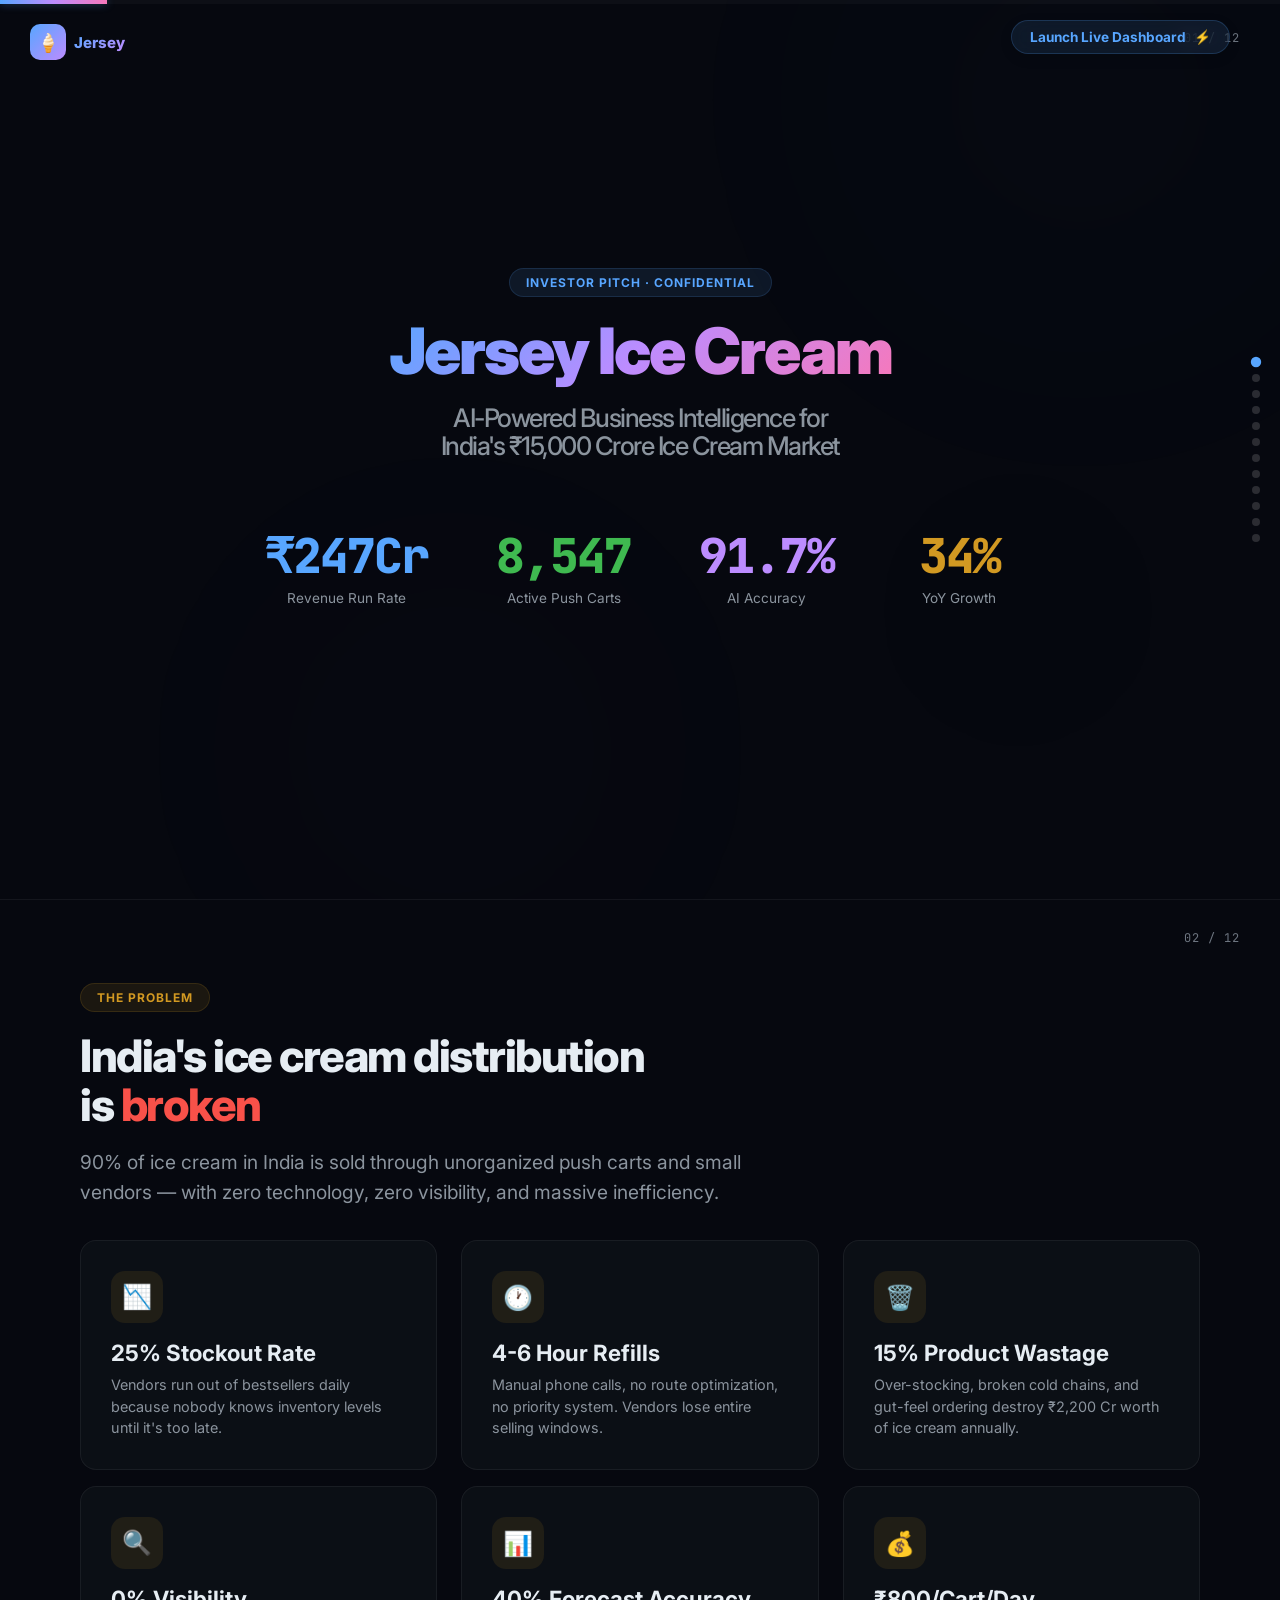
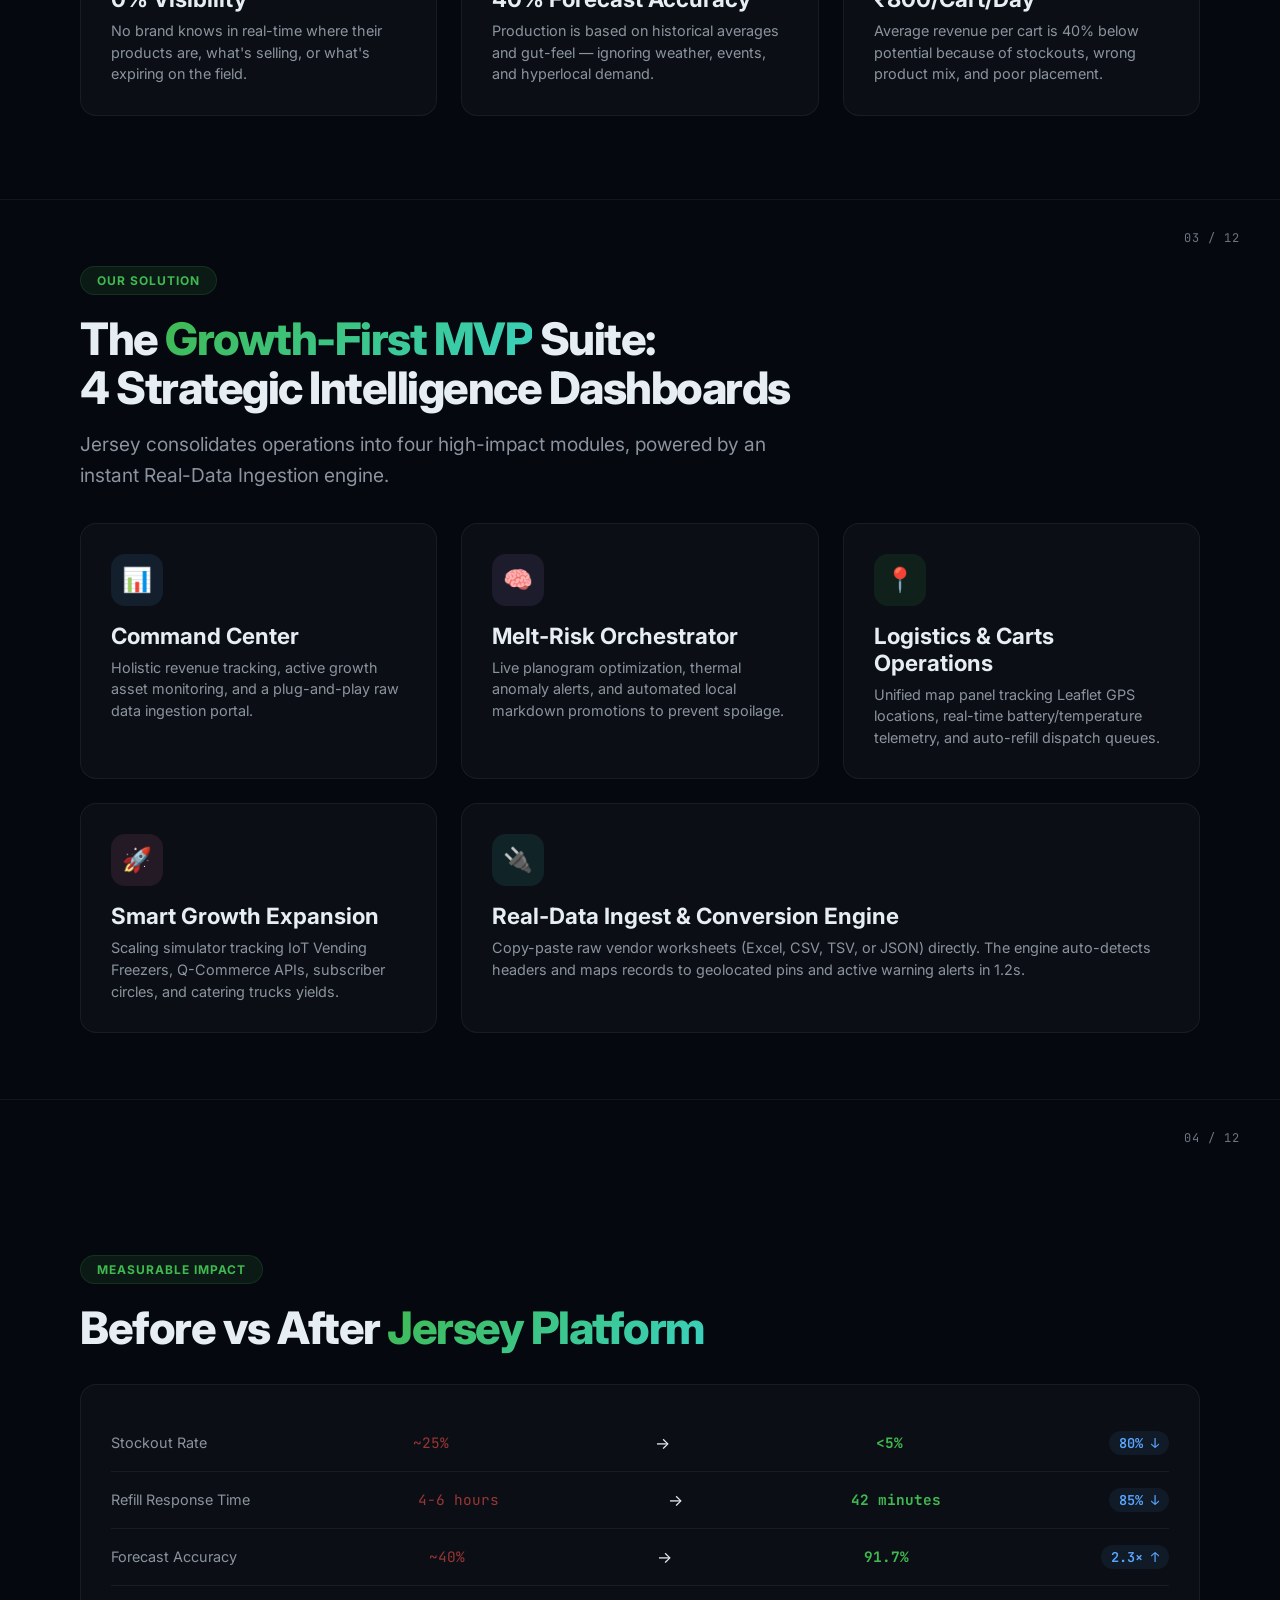
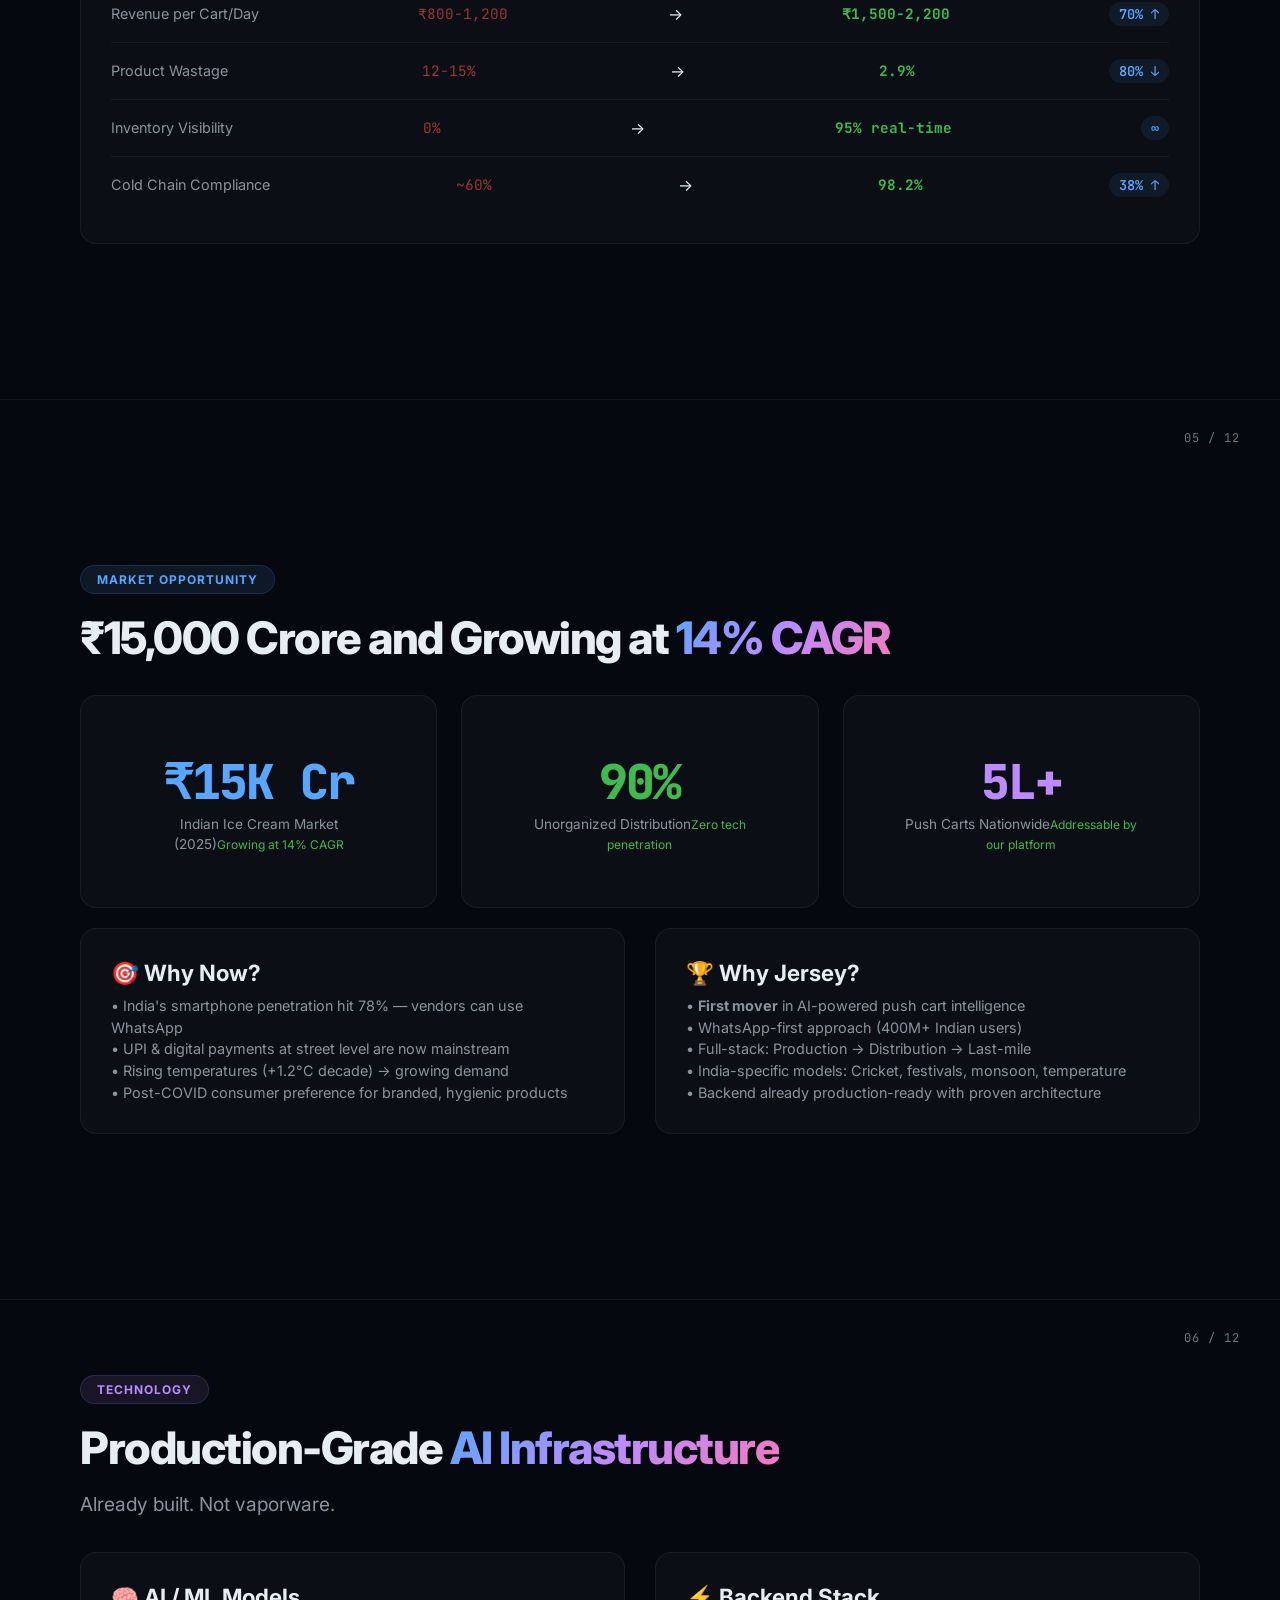
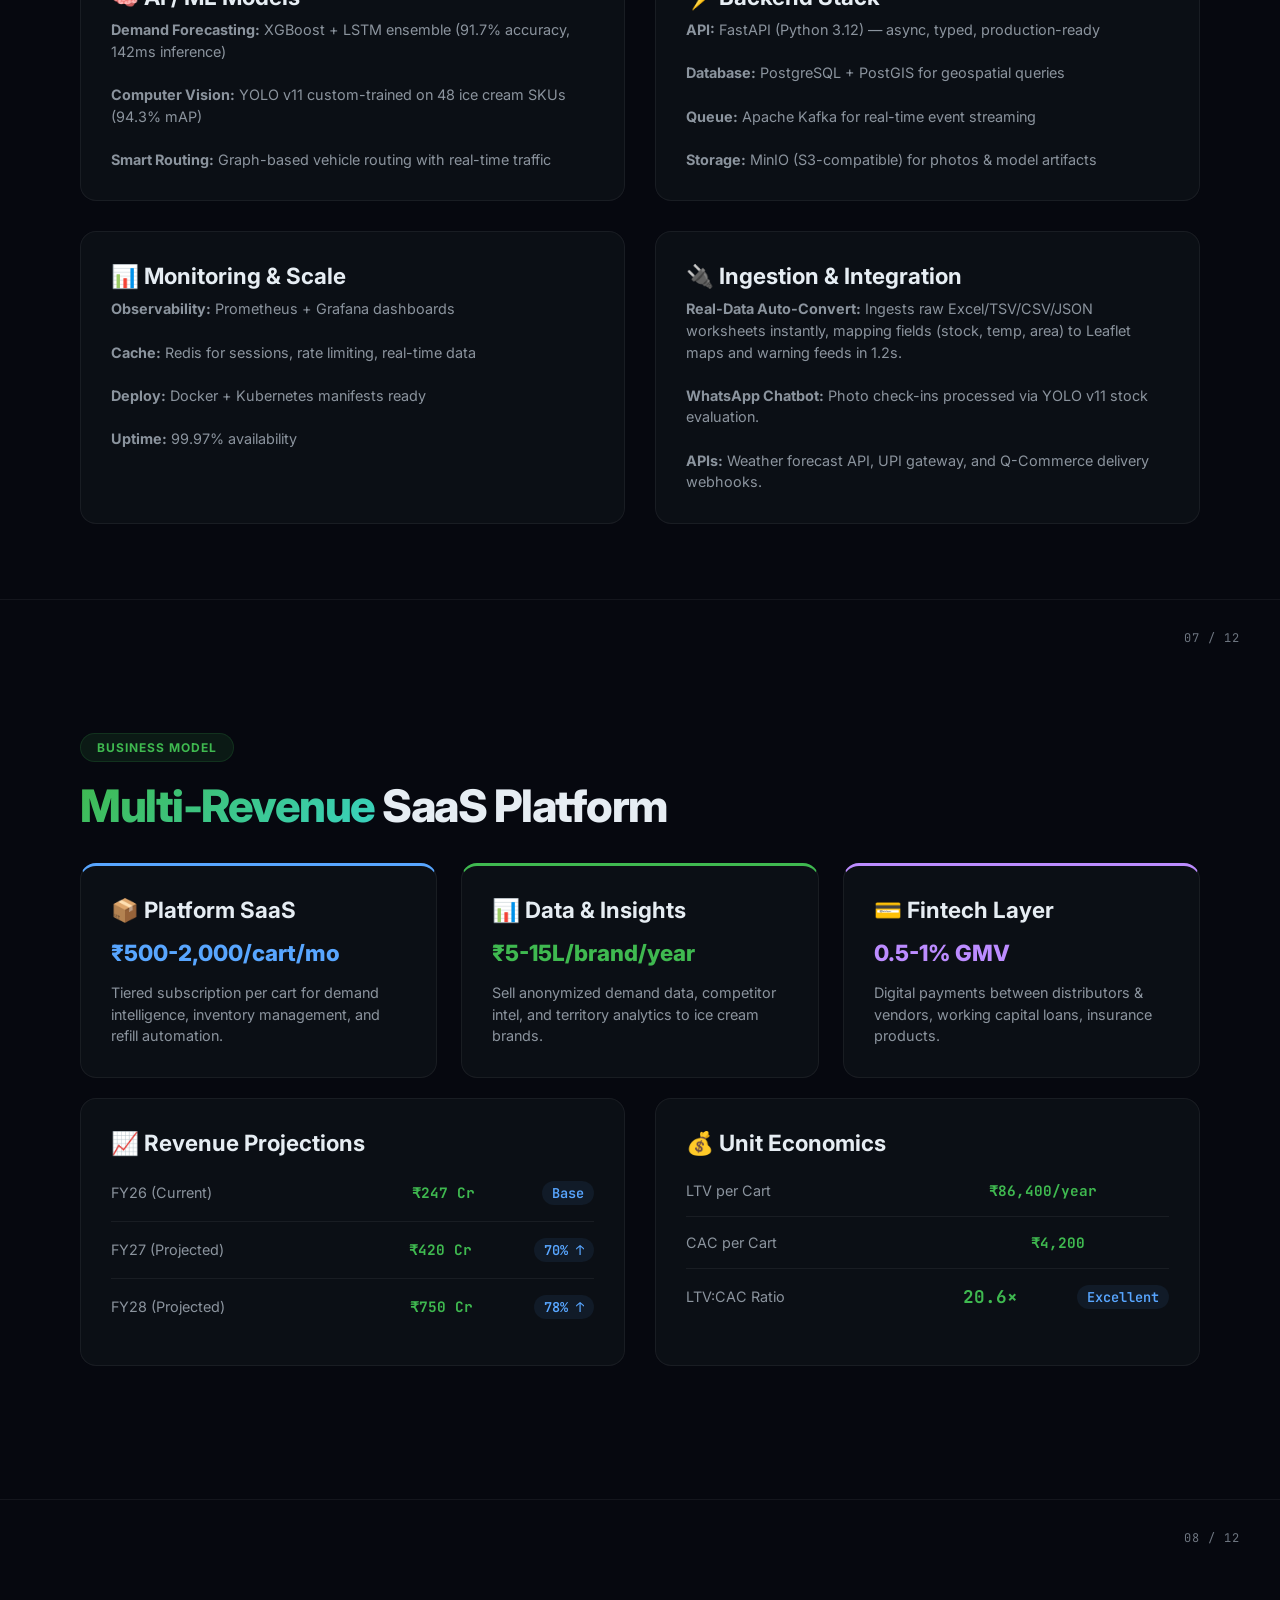
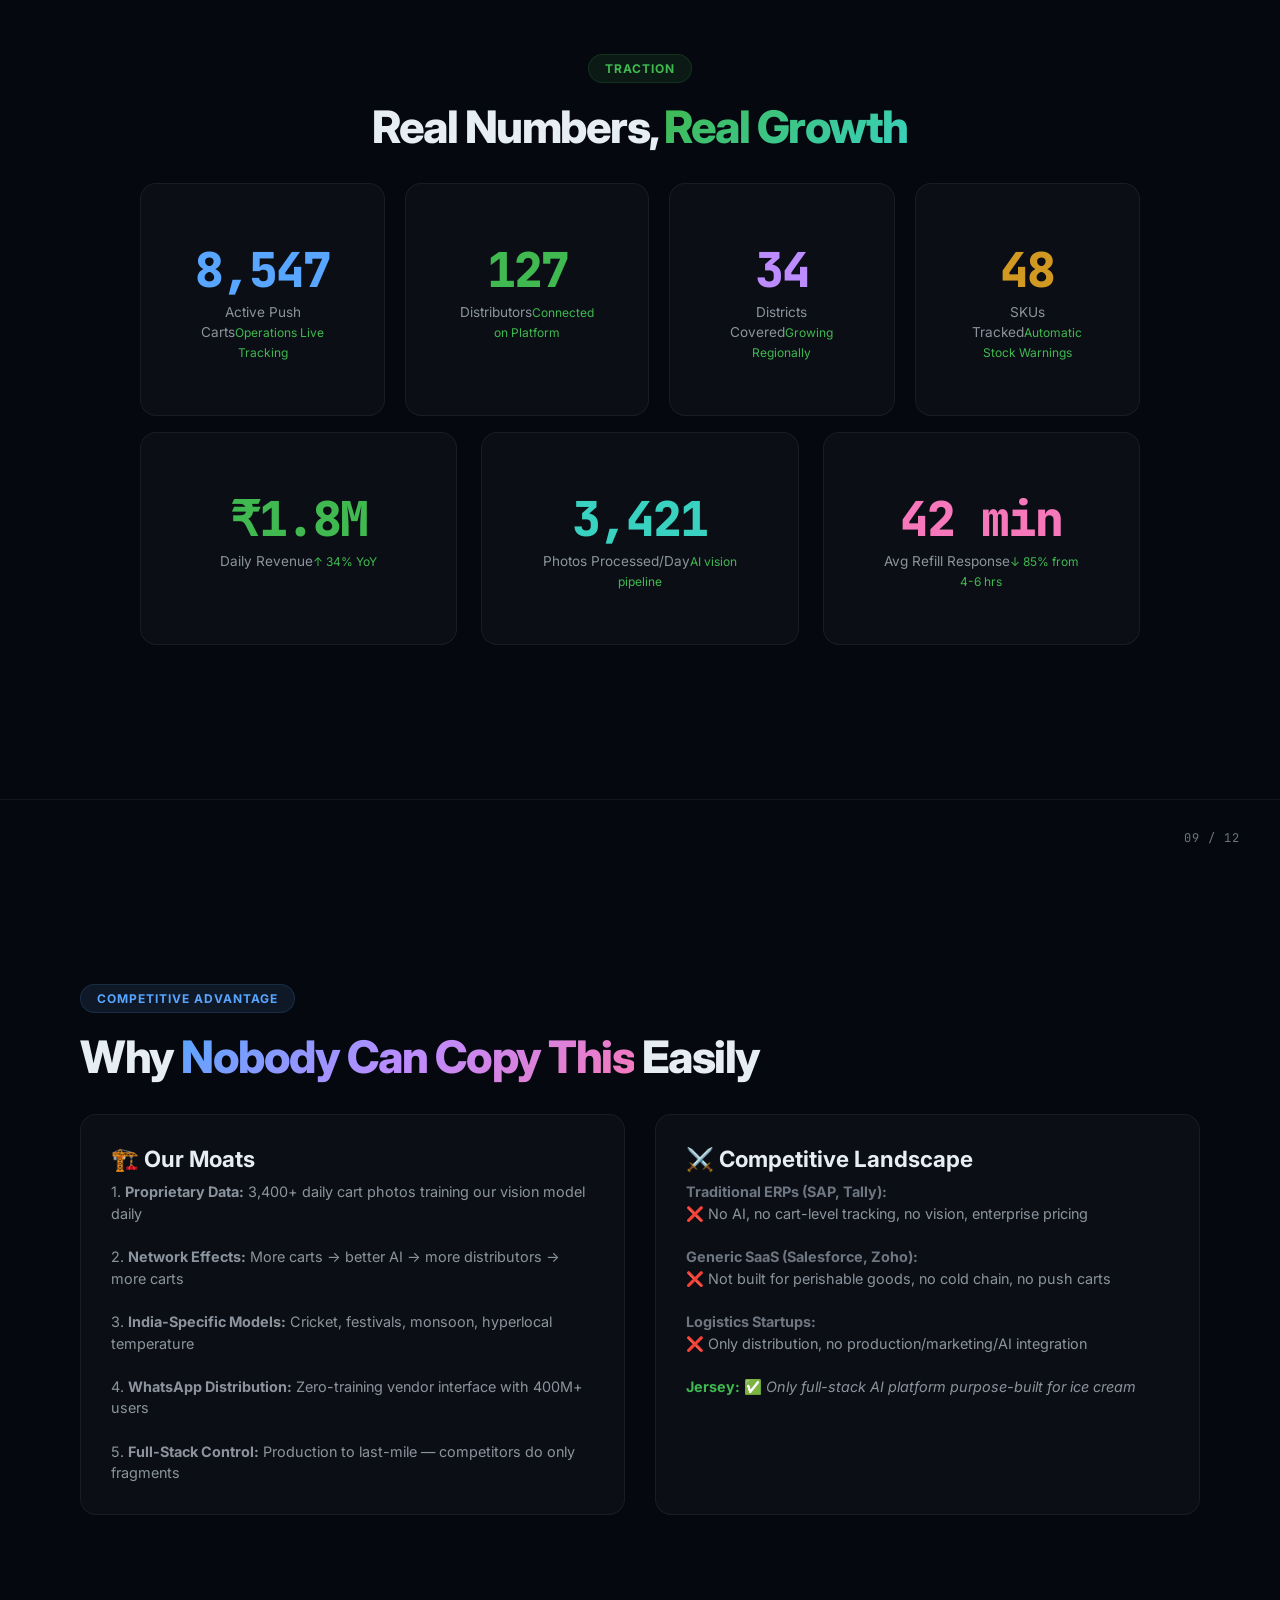
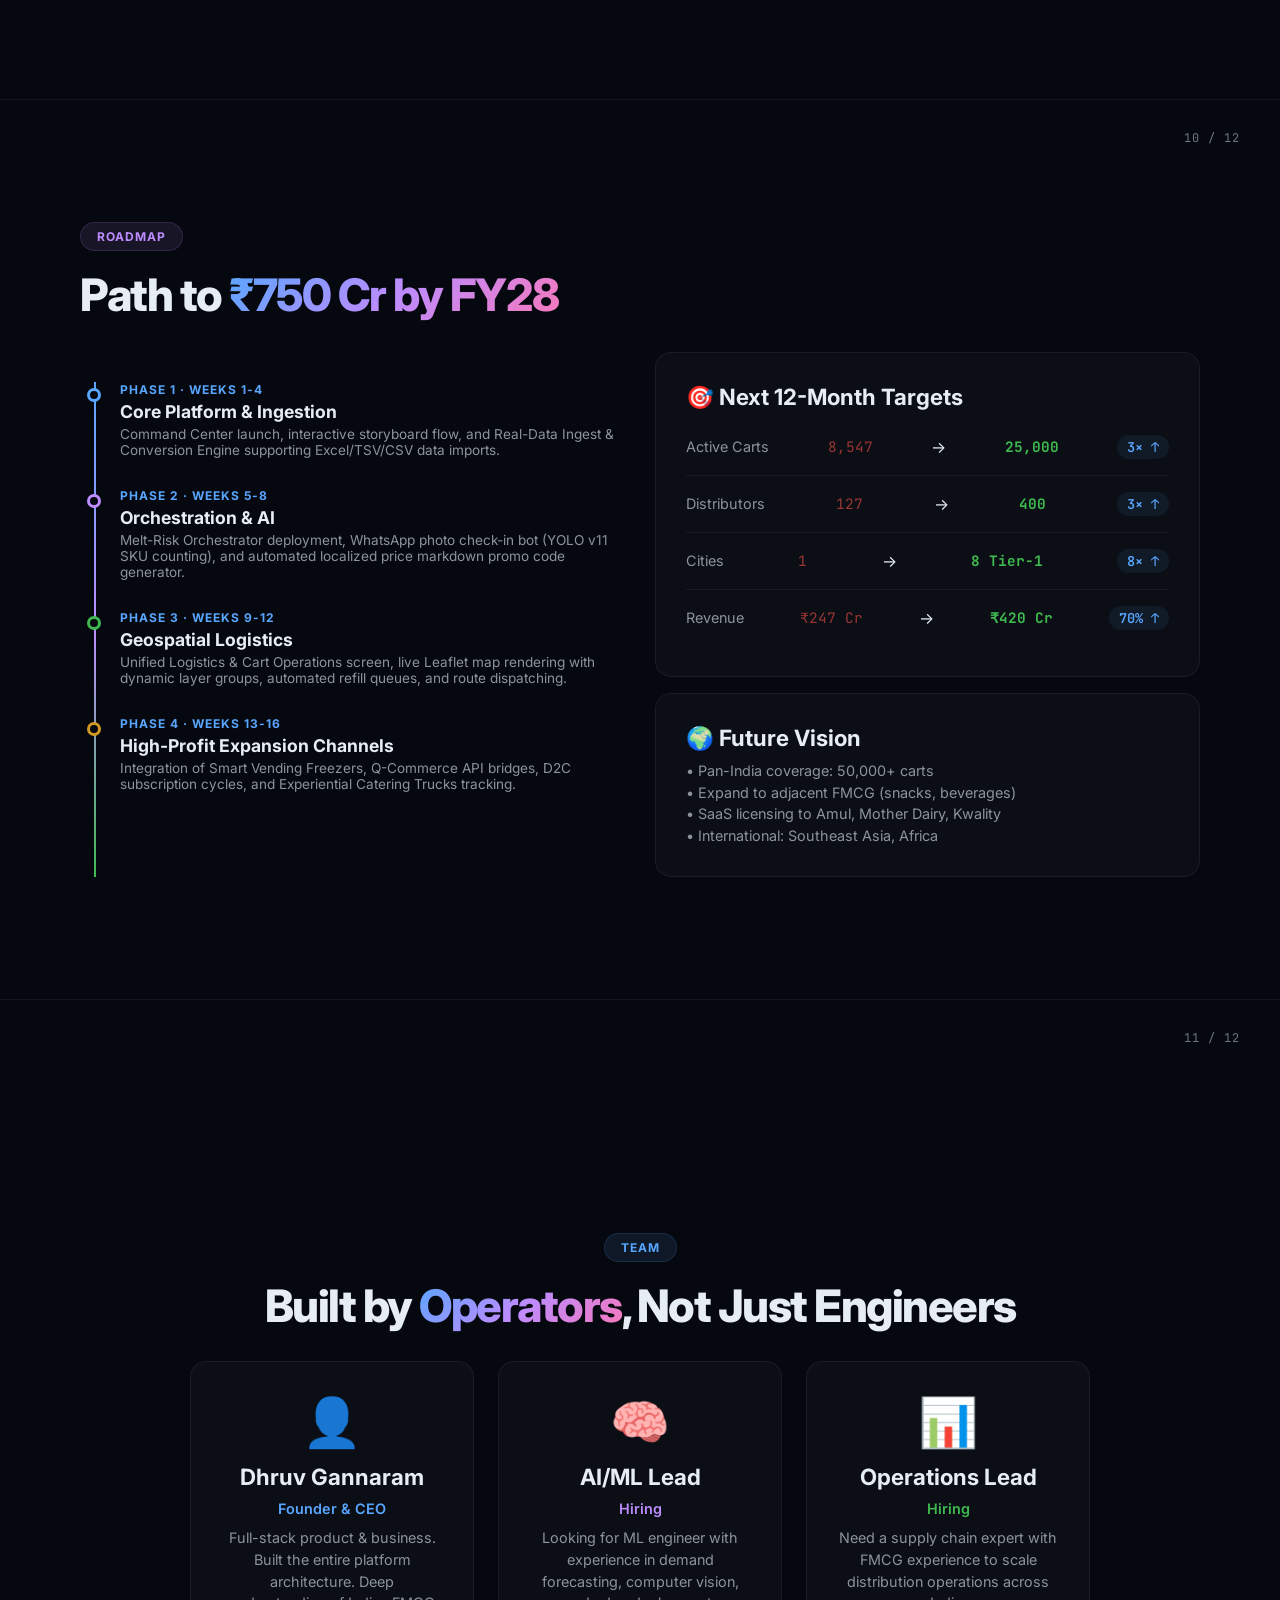
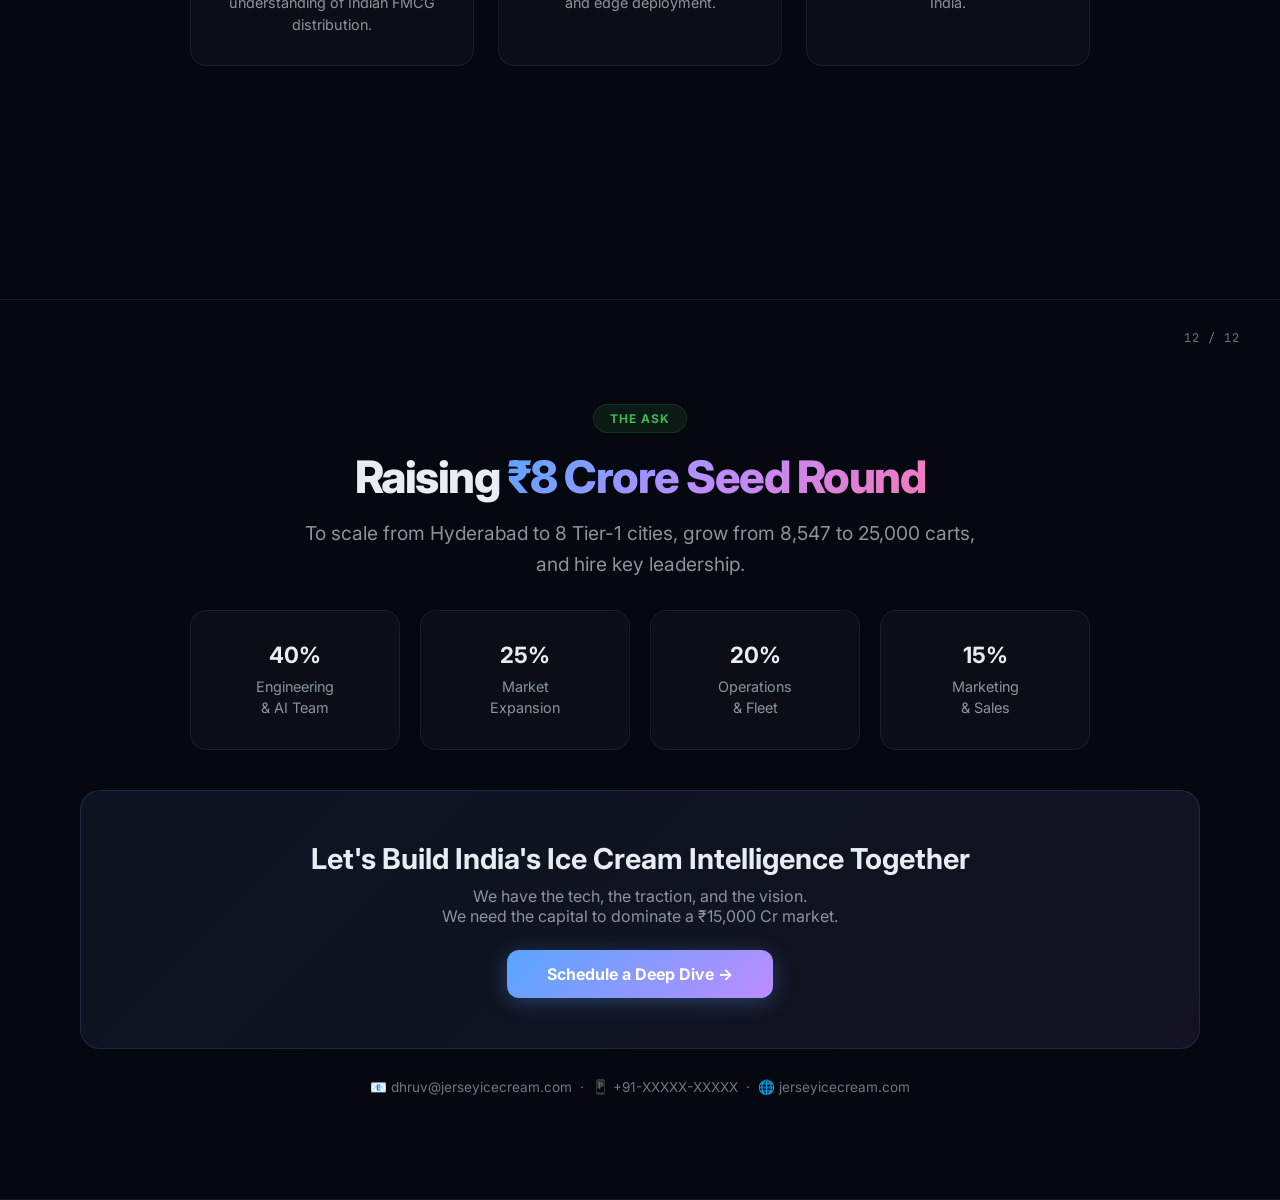
==== commit d6e81969: "docs: align pitch deck slides with growth-focused MVP design and real-data ingestion modal" ====
--- a/frontend/pitch-deck.html
+++ b/frontend/pitch-deck.html
@@ -218,15 +218,14 @@
 <section class="slide" id="s3">
     <div class="slide-inner">
         <div class="tag tag-green">Our Solution</div>
-        <h2><span class="green-text">Full-Stack AI</span> for Every<br>Part of the Ice Cream Business</h2>
-        <p class="sub">Not just cart tracking — we optimize the entire value chain from manufacturing to last-mile delivery to consumer insights.</p>
+        <h2>The <span class="green-text">Growth-First MVP</span> Suite:<br>4 Strategic Intelligence Dashboards</h2>
+        <p class="sub">Jersey consolidates operations into four high-impact modules, powered by an instant Real-Data Ingestion engine.</p>
         <div class="g3">
-            <div class="p-card"><div class="icon icon-purple">🧠</div><h3>AI Demand Forecasting</h3><p>XGBoost + LSTM ensemble predicts demand at cart-level with 91.7% accuracy using weather, events, and historical data.</p></div>
-            <div class="p-card"><div class="icon icon-blue">👁️</div><h3>Computer Vision</h3><p>YOLO v11 model identifies 48 SKUs from a single photo. Vendors snap a picture → we know exact inventory in 142ms.</p></div>
-            <div class="p-card"><div class="icon icon-green">🔗</div><h3>Smart Supply Chain</h3><p>End-to-end cold chain monitoring, automated refill dispatch, and route optimization reducing response time by 85%.</p></div>
-            <div class="p-card"><div class="icon icon-pink">📣</div><h3>Marketing Intelligence</h3><p>Real-time brand sentiment, campaign ROI tracking, and competitor analysis across all channels.</p></div>
-            <div class="p-card"><div class="icon icon-cyan">🏭</div><h3>Production Optimization</h3><p>AI-aligned production scheduling ensures right products, right quantities, right time. Zero overproduction.</p></div>
-            <div class="p-card"><div class="icon icon-orange">💰</div><h3>Financial Analytics</h3><p>Real-time P&L, margin analysis, cost optimization, and profitability tracking at every level of the business.</p></div>
+            <div class="p-card"><div class="icon icon-blue">📊</div><h3>Command Center</h3><p>Holistic revenue tracking, active growth asset monitoring, and a plug-and-play raw data ingestion portal.</p></div>
+            <div class="p-card"><div class="icon icon-purple">🧠</div><h3>Melt-Risk Orchestrator</h3><p>Live planogram optimization, thermal anomaly alerts, and automated local markdown promotions to prevent spoilage.</p></div>
+            <div class="p-card"><div class="icon icon-green">📍</div><h3>Logistics & Carts Operations</h3><p>Unified map panel tracking Leaflet GPS locations, real-time battery/temperature telemetry, and auto-refill dispatch queues.</p></div>
+            <div class="p-card"><div class="icon icon-pink">🚀</div><h3>Smart Growth Expansion</h3><p>Scaling simulator tracking IoT Vending Freezers, Q-Commerce APIs, subscriber circles, and catering trucks yields.</p></div>
+            <div class="p-card" style="grid-column: span 2;"><div class="icon icon-cyan">🔌</div><h3>Real-Data Ingest & Conversion Engine</h3><p>Copy-paste raw vendor worksheets (Excel, CSV, TSV, or JSON) directly. The engine auto-detects headers and maps records to geolocated pins and active warning alerts in 1.2s.</p></div>
         </div>
     </div>
     <span class="slide-number">03 / 12</span>
@@ -278,7 +277,7 @@
             <div class="p-card"><h3>🧠 AI / ML Models</h3><p><strong>Demand Forecasting:</strong> XGBoost + LSTM ensemble (91.7% accuracy, 142ms inference)<br><br><strong>Computer Vision:</strong> YOLO v11 custom-trained on 48 ice cream SKUs (94.3% mAP)<br><br><strong>Smart Routing:</strong> Graph-based vehicle routing with real-time traffic</p></div>
             <div class="p-card"><h3>⚡ Backend Stack</h3><p><strong>API:</strong> FastAPI (Python 3.12) — async, typed, production-ready<br><br><strong>Database:</strong> PostgreSQL + PostGIS for geospatial queries<br><br><strong>Queue:</strong> Apache Kafka for real-time event streaming<br><br><strong>Storage:</strong> MinIO (S3-compatible) for photos & model artifacts</p></div>
             <div class="p-card"><h3>📊 Monitoring & Scale</h3><p><strong>Observability:</strong> Prometheus + Grafana dashboards<br><br><strong>Cache:</strong> Redis for sessions, rate limiting, real-time data<br><br><strong>Deploy:</strong> Docker + Kubernetes manifests ready<br><br><strong>Uptime:</strong> 99.97% availability</p></div>
-            <div class="p-card"><h3>📱 Integration</h3><p><strong>WhatsApp Business API:</strong> Vendor chatbot for orders, photos, alerts<br><br><strong>Weather API:</strong> Real-time temperature → demand modeling<br><br><strong>Payment:</strong> UPI/Razorpay integration for distributor settlements<br><br><strong>Maps:</strong> Google Maps + PostGIS for territory management</p></div>
+            <div class="p-card"><h3>🔌 Ingestion & Integration</h3><p><strong>Real-Data Auto-Convert:</strong> Ingests raw Excel/TSV/CSV/JSON worksheets instantly, mapping fields (stock, temp, area) to Leaflet maps and warning feeds in 1.2s.<br><br><strong>WhatsApp Chatbot:</strong> Photo check-ins processed via YOLO v11 stock evaluation.<br><br><strong>APIs:</strong> Weather forecast API, UPI gateway, and Q-Commerce delivery webhooks.</p></div>
         </div>
     </div>
     <span class="slide-number">06 / 12</span>
@@ -316,10 +315,10 @@
         <div class="tag tag-green">Traction</div>
         <h2>Real Numbers, <span class="green-text">Real Growth</span></h2>
         <div class="g4" style="max-width:1000px;margin:30px auto 0">
-            <div class="p-card"><div class="stat"><span class="stat-value" style="color:var(--blue)">8,547</span><span class="stat-label">Active Push Carts</span><span class="stat-change">↑ 12% MoM</span></div></div>
-            <div class="p-card"><div class="stat"><span class="stat-value" style="color:var(--green)">127</span><span class="stat-label">Distributors</span><span class="stat-change">↑ 8 this month</span></div></div>
-            <div class="p-card"><div class="stat"><span class="stat-value" style="color:var(--purple)">34</span><span class="stat-label">Districts Covered</span><span class="stat-change">Target: 50 by Q4</span></div></div>
-            <div class="p-card"><div class="stat"><span class="stat-value" style="color:var(--orange)">48</span><span class="stat-label">SKUs Tracked</span><span class="stat-change">6 new this quarter</span></div></div>
+            <div class="p-card"><div class="stat"><span class="stat-value" style="color:var(--blue)">8,547</span><span class="stat-label">Active Push Carts</span><span class="stat-change">Operations Live Tracking</span></div></div>
+            <div class="p-card"><div class="stat"><span class="stat-value" style="color:var(--green)">127</span><span class="stat-label">Distributors</span><span class="stat-change">Connected on Platform</span></div></div>
+            <div class="p-card"><div class="stat"><span class="stat-value" style="color:var(--purple)">34</span><span class="stat-label">Districts Covered</span><span class="stat-change">Growing Regionally</span></div></div>
+            <div class="p-card"><div class="stat"><span class="stat-value" style="color:var(--orange)">48</span><span class="stat-label">SKUs Tracked</span><span class="stat-change">Automatic Stock Warnings</span></div></div>
         </div>
         <div class="g3" style="max-width:1000px;margin:16px auto 0">
             <div class="p-card"><div class="stat"><span class="stat-value" style="color:var(--green)">₹1.8M</span><span class="stat-label">Daily Revenue</span><span class="stat-change">↑ 34% YoY</span></div></div>
@@ -361,10 +360,10 @@
         <h2>Path to <span class="gradient-text">₹750 Cr by FY28</span></h2>
         <div class="g2">
             <div class="timeline">
-                <div class="tl-item"><div class="tl-dot"></div><div class="tl-label">Phase 1 · Weeks 1-4</div><div class="tl-title">Core Platform Launch</div><div class="tl-desc">Full frontend connected to backend, auth, role-based access, distributor onboarding, cart registration with QR codes.</div></div>
-                <div class="tl-item"><div class="tl-dot"></div><div class="tl-label">Phase 2 · Weeks 5-8</div><div class="tl-title">AI Engine Deployment</div><div class="tl-desc">YOLO v11 vision model deployed, XGBoost forecasting live, WhatsApp bot integration, photo analysis pipeline.</div></div>
-                <div class="tl-item"><div class="tl-dot"></div><div class="tl-label">Phase 3 · Weeks 9-12</div><div class="tl-title">Operations & Scale</div><div class="tl-desc">Smart refill automation, route optimization, cold chain IoT sensors, mobile apps for vendors and distributors.</div></div>
-                <div class="tl-item"><div class="tl-dot"></div><div class="tl-label">Phase 4 · Weeks 13-16</div><div class="tl-title">Multi-Region & Fintech</div><div class="tl-desc">Expand beyond Hyderabad to pan-India, launch payment layer, dynamic pricing, swarm intelligence for cart placement.</div></div>
+                <div class="tl-item"><div class="tl-dot"></div><div class="tl-label">Phase 1 · Weeks 1-4</div><div class="tl-title">Core Platform & Ingestion</div><div class="tl-desc">Command Center launch, interactive storyboard flow, and Real-Data Ingest & Conversion Engine supporting Excel/TSV/CSV data imports.</div></div>
+                <div class="tl-item"><div class="tl-dot"></div><div class="tl-label">Phase 2 · Weeks 5-8</div><div class="tl-title">Orchestration & AI</div><div class="tl-desc">Melt-Risk Orchestrator deployment, WhatsApp photo check-in bot (YOLO v11 SKU counting), and automated localized price markdown promo code generator.</div></div>
+                <div class="tl-item"><div class="tl-dot"></div><div class="tl-label">Phase 3 · Weeks 9-12</div><div class="tl-title">Geospatial Logistics</div><div class="tl-desc">Unified Logistics & Cart Operations screen, live Leaflet map rendering with dynamic layer groups, automated refill queues, and route dispatching.</div></div>
+                <div class="tl-item"><div class="tl-dot"></div><div class="tl-label">Phase 4 · Weeks 13-16</div><div class="tl-title">High-Profit Expansion Channels</div><div class="tl-desc">Integration of Smart Vending Freezers, Q-Commerce API bridges, D2C subscription cycles, and Experiential Catering Trucks tracking.</div></div>
             </div>
             <div>
                 <div class="p-card" style="margin-bottom:16px"><h3>🎯 Next 12-Month Targets</h3>
